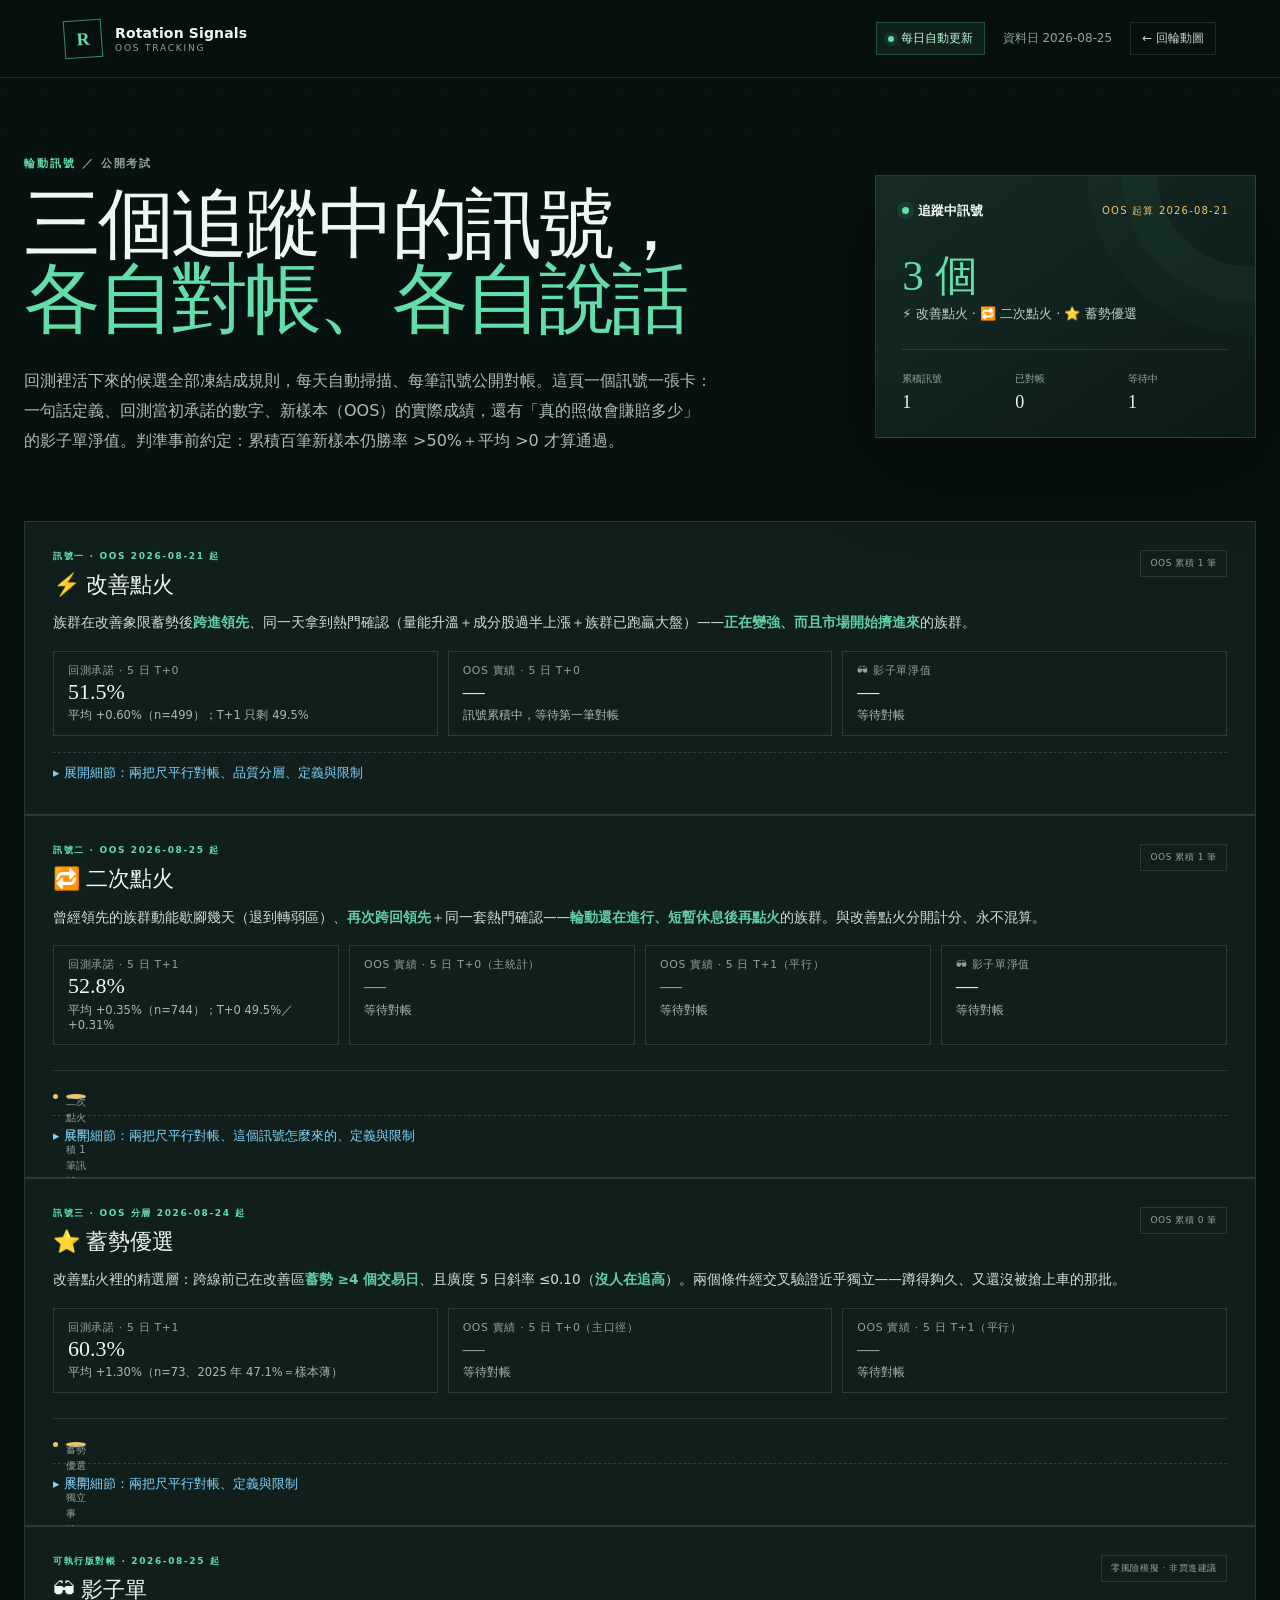
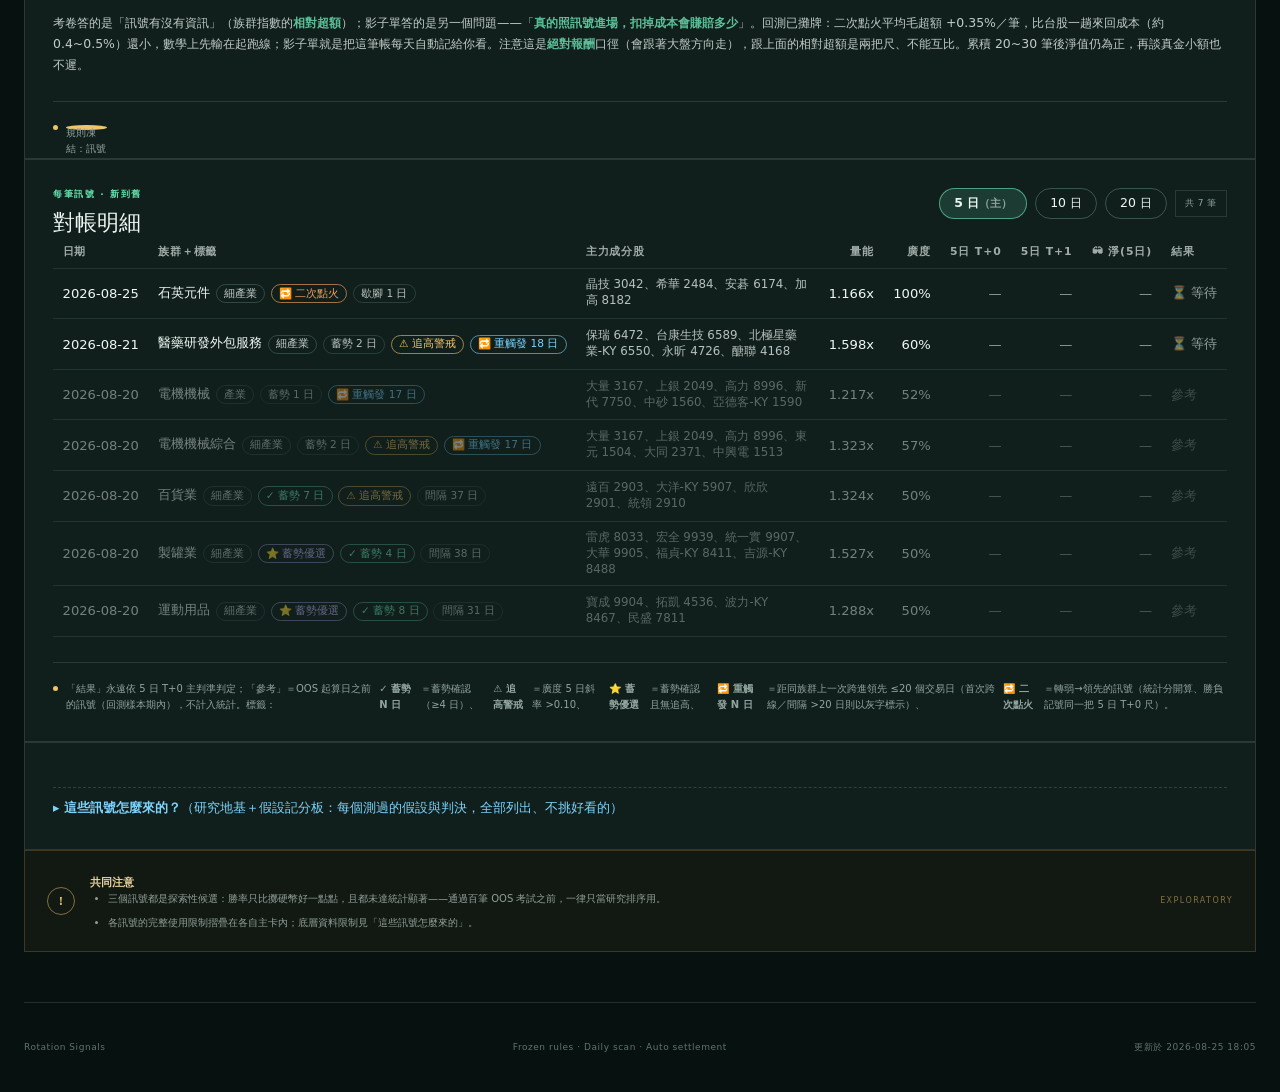
==== signals.html @ b7ba3a3d "update RRG web + data" ====
<!doctype html>
<html lang="zh-Hant">
<head>
  <meta charset="utf-8">
  <meta name="viewport" content="width=device-width,initial-scale=1,viewport-fit=cover">
  <meta name="theme-color" content="#07110f">
  <meta name="description" content="輪動訊號 OOS 追蹤：改善點火／二次點火／蓄勢優選三個訊號各自對帳，回測承諾 vs 新樣本實績＋影子單淨值公開">
  <link rel="manifest" href="manifest.json">
  <link rel="icon" href="icons/icon-192.png">
  <link rel="stylesheet" href="signals.css">
  <style>
    /* 本頁專屬：訊號主卡＋對帳表＋記分板（signals.css 沒有的部分才寫在這） */
    .sig-table { width: 100%; border-collapse: collapse; font-size: .82rem; }
    .sig-table th, .sig-table td { padding: .55rem .6rem; text-align: left; border-bottom: 1px solid rgba(148, 210, 189, .12); white-space: nowrap; }
    .sig-table th { font-size: .68rem; letter-spacing: .08em; text-transform: uppercase; opacity: .65; }
    .sig-table td.members { white-space: normal; font-size: .74rem; opacity: .75; max-width: 260px; }
    .sig-table .num { text-align: right; font-variant-numeric: tabular-nums; }
    .sig-win { color: #6ee7b7; font-weight: 700; }
    .sig-loss { color: #fda4af; font-weight: 700; }
    .sig-wait { opacity: .6; }
    .sig-ref { opacity: .45; }
    .level-chip { display: inline-block; padding: .1rem .45rem; border-radius: 999px; font-size: .66rem; border: 1px solid rgba(148, 210, 189, .3); margin-left: .35rem; opacity: .8; }
    /* 品質標籤 chip：蓄勢確認（綠）／追高警戒（黃）／蓄勢優選（紫）／重觸發（藍）／二次點火（橘） */
    .sig-tag { display: inline-block; padding: .1rem .45rem; border-radius: 999px; font-size: .66rem; margin-left: .35rem; border: 1px solid rgba(148, 210, 189, .25); opacity: .75; }
    .sig-tag.good { border-color: rgba(110, 231, 183, .55); color: #6ee7b7; opacity: 1; }
    .sig-tag.warn { border-color: rgba(240, 197, 106, .6); color: #f0c56a; opacity: 1; }
    .sig-tag.star { border-color: rgba(196, 181, 253, .6); color: #c4b5fd; opacity: 1; }
    .sig-tag.retrig { border-color: rgba(125, 211, 252, .6); color: #7dd3fc; opacity: 1; }
    .sig-tag.wl { border-color: rgba(240, 160, 90, .65); color: #f0a05a; opacity: 1; }
    .table-wrap { overflow-x: auto; }
    /* grid item 預設 min-width:auto 會被寬表撐開 → 鎖 0 讓 table-wrap 自己捲 */
    .split-grid > .panel { min-width: 0; }
    .empty-note { padding: 1.2rem; opacity: .7; font-size: .85rem; }
    /* 對帳視窗切換 pill（5／10／20 日） */
    .win-pills { display: flex; gap: 8px; align-items: center; flex-wrap: wrap; }
    .win-pills button { padding: 6px 14px; border-radius: 999px; border: 1px solid rgba(148, 210, 189, .3); background: transparent; color: inherit; font-size: .78rem; cursor: pointer; }
    .win-pills button.on { background: rgba(110, 231, 183, .14); border-color: rgba(110, 231, 183, .6); font-weight: 700; }
    .win-pills small { opacity: .55; font-size: .7rem; }
    /* 平行對帳統計表（兩把尺） */
    .bench-title { margin: 18px 0 0; font-size: .8rem; letter-spacing: .04em; opacity: .85; }
    .bench-title b { color: #7dd3fc; }
    .bench-note { margin-top: 8px; font-size: .78rem; line-height: 1.7; opacity: .8; }
    .bench-note b { color: #6ee7b7; }
    .ptable { width: 100%; border-collapse: collapse; font-size: .8rem; margin-top: 14px; }
    .ptable th, .ptable td { padding: .5rem .55rem; border-bottom: 1px solid rgba(148, 210, 189, .12); text-align: right; white-space: nowrap; }
    .ptable th { font-size: .66rem; letter-spacing: .08em; text-transform: uppercase; opacity: .65; }
    .ptable th:first-child, .ptable td:first-child { text-align: left; }
    .ptable .is-main td { color: #6ee7b7; }
    .ptable .muted { opacity: .55; }
    /* 統計小卡（回測承諾 vs OOS 實績 vs 影子單） */
    .tier-grid { display: grid; grid-template-columns: repeat(auto-fit, minmax(150px, 1fr)); gap: 10px; margin-top: 16px; }
    .tier-card { border: 1px solid rgba(148, 210, 189, .18); padding: 12px 14px; }
    .tier-card small { display: block; opacity: .6; font-size: .68rem; letter-spacing: .06em; }
    .tier-card strong { font: 500 22px/1.3 Georgia, "Noto Serif TC", serif; }
    .tier-card span { display: block; opacity: .7; font-size: .72rem; margin-top: 2px; }
    /* 訊號主卡 */
    .sig-def { margin: 12px 0 0; font-size: .85rem; line-height: 1.8; opacity: .88; }
    .sig-def b { color: #6ee7b7; }
    .sig-more { margin-top: 16px; border-top: 1px dashed rgba(148, 210, 189, .2); }
    .sig-more > summary { cursor: pointer; padding: 12px 0 4px; font-size: .8rem; color: #7dd3fc; list-style: none; }
    .sig-more > summary::before { content: "▸ "; }
    .sig-more[open] > summary::before { content: "▾ "; }
    .sig-more > summary::-webkit-details-marker { display: none; }
    /* 摺疊長文（訊號定義／限制／來歷） */
    .fold-note { margin-top: 12px; }
    .fold-note > summary { cursor: pointer; font-size: .76rem; opacity: .75; list-style: none; padding: 6px 0; }
    .fold-note > summary::before { content: "▸ "; }
    .fold-note[open] > summary::before { content: "▾ "; }
    .fold-note > summary::-webkit-details-marker { display: none; }
    .fold-note p, .fold-note ul { font-size: .78rem; line-height: 1.75; opacity: .8; margin: 6px 0; }
    /* 假設記分板（沿用原實驗室樣式） */
    .lab-table { width: 100%; border-collapse: collapse; font-size: .8rem; }
    .lab-table th, .lab-table td { padding: .55rem .6rem; border-bottom: 1px solid rgba(148, 210, 189, .12); text-align: left; vertical-align: top; }
    .lab-table th { font-size: .66rem; letter-spacing: .08em; text-transform: uppercase; opacity: .65; white-space: nowrap; }
    .score-table td:first-child { white-space: nowrap; font-weight: 700; }
    .score-table td { font-size: .76rem; line-height: 1.6; min-width: 130px; }
    .score-table td.verdict-cell { min-width: 150px; }
    .verdict { display: inline-block; padding: .15rem .55rem; border-radius: 999px; font-size: .7rem; border: 1px solid rgba(148, 210, 189, .3); white-space: nowrap; }
    .verdict.adopt { border-color: rgba(110, 231, 183, .6); color: #6ee7b7; }
    .verdict.dead { border-color: rgba(253, 164, 175, .5); color: #fda4af; }
    .verdict.flip { border-color: rgba(240, 197, 106, .6); color: #f0c56a; }
    .verdict.oos { border-color: rgba(125, 211, 252, .6); color: #7dd3fc; }
    .verdict.weak, .verdict.nodata, .verdict.parked { opacity: .7; }
    /* 地基三結論（濃縮成一列小卡） */
    .base-grid { display: grid; grid-template-columns: repeat(auto-fit, minmax(200px, 1fr)); gap: 10px; margin-top: 14px; }
    .base-card { border: 1px solid rgba(148, 210, 189, .18); padding: 12px 14px; font-size: .76rem; line-height: 1.65; opacity: .85; }
    .base-card b { display: block; font-size: .8rem; margin-bottom: 4px; color: #6ee7b7; opacity: 1; }
    @media (max-width: 720px) { .sig-table td.members, .sig-table th.members { display: none; } }
  </style>
  <title>輪動訊號追蹤｜台股產業輪動</title>
</head>
<body>
  <header class="site-header">
    <a class="brand" href="signals.html" aria-label="輪動訊號追蹤">
      <span class="brand-mark">R</span>
      <span><b>Rotation Signals</b><small>OOS TRACKING</small></span>
    </a>
    <div class="header-meta">
      <span class="local-pill"><i></i>每日自動更新</span>
      <span class="asof" id="headerAsOf">資料讀取中</span>
      <a class="back-link" href="index.html">← 回輪動圖</a>
    </div>
  </header>

  <main>
    <section class="loading-state page-shell" id="loadingState" role="status" aria-live="polite">
      <div><b>正在讀取訊號帳本</b><p>載入輪動訊號與對帳結果。</p></div>
    </section>

    <div class="page-shell" id="signalsApp" hidden>
      <section class="hero" id="top">
        <div class="hero-copy">
          <p class="hero-label">輪動訊號 <span>／ 公開考試</span></p>
          <h1>三個追蹤中的訊號，<br><em>各自對帳、各自說話</em></h1>
          <p>回測裡活下來的候選全部凍結成規則，每天自動掃描、每筆訊號公開對帳。這頁一個訊號一張卡：一句話定義、回測當初承諾的數字、新樣本（OOS）的實際成績，還有「真的照做會賺賠多少」的影子單淨值。判準事前約定：累積百筆新樣本仍勝率 &gt;50%＋平均 &gt;0 才算通過。</p>
        </div>
        <div class="hero-summary">
          <div class="summary-top"><span class="pulse"></span><b>追蹤中訊號</b><small>OOS 起算 2026-08-21</small></div>
          <div class="summary-score"><strong>3 個</strong><span>⚡ 改善點火 · 🔁 二次點火 · ⭐ 蓄勢優選</span></div>
          <div class="summary-divider"></div>
          <div class="summary-details">
            <div><span>累積訊號</span><b id="oosTotal">—</b></div>
            <div><span>已對帳</span><b id="oosFilled">—</b></div>
            <div><span>等待中</span><b id="oosPending">—</b></div>
          </div>
        </div>
      </section>

      <!-- ═══ 訊號主卡一：⚡ 改善點火 ═══ -->
      <section class="split-grid">
        <article class="panel" style="grid-column: 1 / -1;" id="cardIl">
          <div class="panel-heading">
            <div><p class="eyebrow">訊號一 · OOS 2026-08-21 起</p><h2>⚡ 改善點火</h2></div>
            <span class="small-chip" id="ilCount">—</span>
          </div>
          <p class="sig-def">族群在改善象限蓄勢後<b>跨進領先</b>、同一天拿到熱門確認（量能升溫＋成分股過半上漲＋族群已跑贏大盤）——<b>正在變強、而且市場開始擠進來</b>的族群。</p>
          <div class="tier-grid">
            <div class="tier-card"><small>回測承諾 · 5 日 T+0</small><strong>51.5%</strong><span>平均 +0.60%（n=499）；T+1 只剩 49.5%</span></div>
            <div class="tier-card"><small>OOS 實績 · 5 日 T+0</small><strong id="statWin">—</strong><span id="ilOosSub">等待對帳</span></div>
            <div class="tier-card"><small>🕶 影子單淨值</small><strong id="ilShadowWin">—</strong><span id="ilShadowSub">等待對帳</span></div>
          </div>
          <details class="sig-more">
            <summary>展開細節：兩把尺平行對帳、品質分層、定義與限制</summary>
            <details class="fold-note">
              <summary>訊號怎麼定義？（完整條件）</summary>
              <p>族群「同一天」滿足三件事就亮訊號：① 相對加權指數的強度從「改善中」跨進「領先」；② 近 5 日均成交額比近月高一成以上；③ 族群裡至少一半成分股近月上漲、且族群近月已跑贏大盤。②＋③ 就是主頁的「熱門確認」。主判準（凍結）＝訊號日收盤起算 5 個交易日、族群報酬 vs 全市場等權平均；T+1（隔天進場）與 10／20 日視窗平行對帳、永不混成一個數字。</p>
            </details>
            <h3 class="bench-title">成績打分：vs <b>等權市場</b>（主判準用的尺）</h3>
            <div class="table-wrap">
              <table class="ptable" aria-label="平行對帳統計（vs 等權市場）">
                <thead><tr>
                  <th>對帳視窗</th><th>OOS 已對帳</th><th>OOS 勝率</th><th>OOS 平均</th><th>回測參考</th>
                </tr></thead>
                <tbody id="parallelRows"></tbody>
              </table>
            </div>
            <div class="chart-note"><span></span>回測參考＝2023-08～2026-08 in-sample 成績（勝率／平均超額），只當對照、不混入 OOS 統計。10 日 T+1 是回測唯一 ≥50% 的 T+1 視窗（50.2%），但跨年不穩（2025 僅 42.8%）。</div>
            <h3 class="bench-title">換一把尺：成績改 vs <b>加權指數 ^TWII</b>（平行參考，不做判準）</h3>
            <details class="fold-note">
              <summary>為什麼要兩把尺？（口徑論述）</summary>
              <p>主判準是<b>混合視角</b>——訊號用「vs 加權指數」的 RRG 判定、成績用「vs 等權市場」打分（主動選股者的機會成本是「買別的族群」＝市場平均股，不是買 0050）。下表把同一批訊號改用<b>加權指數</b>打分，純平行對照。回測早已攤牌：換這把尺後全視窗跌破 50%（T+1 5 日僅 46.7%／−0.12%）——權值股獨強時，族群贏過「平均的股票」不代表贏過大盤本身。兩把尺答的是兩個不同的問題，永不混成一個數字。</p>
            </details>
            <div class="table-wrap">
              <table class="ptable" aria-label="平行對帳統計（vs 加權指數）">
                <thead><tr>
                  <th>對帳視窗</th><th>OOS 已對帳</th><th>OOS 勝率</th><th>OOS 平均</th><th>回測參考</th>
                </tr></thead>
                <tbody id="parallelTwiiRows"></tbody>
              </table>
            </div>
            <h3 class="bench-title">品質分層對帳（5 日 T+0 口徑）</h3>
            <div class="tier-grid" id="tierCards"></div>
            <div class="chart-note"><span></span><span id="tierNote">OOS 有第一筆對帳後，這裡自動比較「蓄勢優選」「蓄勢確認」「追高警戒」「重觸發」各分組的勝率——驗證回測的分層結論能不能在新樣本重現。</span></div>
            <details class="fold-note">
              <summary>使用限制（這個訊號的誠實標註）</summary>
              <ul class="limitations-list">
                <li>探索性候選：回測 51.5% 只比擲硬幣好 1.5 個百分點，且事件視窗互相重疊，統計證據薄。</li>
                <li>T+1 執行視窗下回測僅 49.5%／+0.44%、中位 −0.03%＝隔天才進場的話，回測已不達標；優勢約一半集中在訊號隔天第一根 K。</li>
                <li>回測期間 2025 年勝率僅 46.9%（輸的年份）；訊號優勢依賴「權值股獨強」的行情結構。</li>
                <li>成績改用「vs 加權指數」打分時回測全視窗 &lt;50%——訊號贏的是「市場平均股」，不保證贏過權值股拉動的大盤。</li>
              </ul>
            </details>
          </details>
        </article>
      </section>

      <!-- ═══ 訊號主卡二：🔁 二次點火 ═══ -->
      <section class="split-grid">
        <article class="panel" style="grid-column: 1 / -1;" id="cardWl">
          <div class="panel-heading">
            <div><p class="eyebrow">訊號二 · OOS 2026-08-25 起</p><h2>🔁 二次點火</h2></div>
            <span class="small-chip" id="wlCount">—</span>
          </div>
          <p class="sig-def">曾經領先的族群動能歇腳幾天（退到轉弱區）、<b>再次跨回領先</b>＋同一套熱門確認——<b>輪動還在進行、短暫休息後再點火</b>的族群。與改善點火分開計分、永不混算。</p>
          <div class="tier-grid" id="wlCards"></div>
          <div class="chart-note"><span></span><span id="wlNote">二次點火考試起跑，等待第一筆訊號。</span></div>
          <details class="sig-more">
            <summary>展開細節：兩把尺平行對帳、這個訊號怎麼來的、定義與限制</summary>
            <h3 class="bench-title">成績打分：vs <b>等權市場</b>（主判準用的尺）</h3>
            <div class="table-wrap">
              <table class="ptable" aria-label="二次點火平行對帳統計（vs 等權市場）">
                <thead><tr>
                  <th>對帳視窗</th><th>OOS 已對帳</th><th>OOS 勝率</th><th>OOS 平均</th><th>回測參考</th>
                </tr></thead>
                <tbody id="parallelWlRows"></tbody>
              </table>
            </div>
            <h3 class="bench-title">換一把尺：成績改 vs <b>加權指數 ^TWII</b>（平行參考，不做判準）</h3>
            <div class="table-wrap">
              <table class="ptable" aria-label="二次點火平行對帳統計（vs 加權指數）">
                <thead><tr>
                  <th>對帳視窗</th><th>OOS 已對帳</th><th>OOS 勝率</th><th>OOS 平均</th><th>回測參考</th>
                </tr></thead>
                <tbody id="parallelWlTwiiRows"></tbody>
              </table>
            </div>
            <div class="chart-note"><span></span>兩把尺原則同改善點火（等權＝主判準、加權＝平行參考，永不混算）。回測參考「—（未回測）」＝路徑探查只用等權尺打過分，加權尺這格沒有 in-sample 數字、只看 OOS 累積。</div>
            <details class="fold-note" open>
              <summary>來歷：路徑分解的意外發現</summary>
              <p>起點是 Boss 看圖的觀察：「很多熱門確認是從落後或轉弱<b>直接</b>轉進領先，沒經過改善」。回測驗證屬實——熱門確認的進領先事件裡，<b>53% 走「轉弱→領先」</b>（曾領先→動能歇腳幾天→再點火），改善點火抓的「改善→領先」路徑只涵蓋 36%。而「轉弱→領先＋熱門確認」本身：T+1 5 日勝率 52.8%／平均 +0.35%（n=744），跨年 49.4／53.0／57.0——<b>整條研究線第一個 2025 年也站上 50% 的格子</b>。明細表中 <b>🔁 二次點火</b> 就是這類訊號；「歇腳 N 日」＝跨線前在轉弱區停留天數（純記錄）。</p>
            </details>
            <details class="fold-note">
              <summary>使用限制（這個訊號的誠實標註）</summary>
              <ul class="limitations-list">
                <li>回測 52.8% 距 50% 約 1.5 個標準差＝統計上未達顯著。</li>
                <li>只在等權指數作法上存在（成交額加權法全滅 44.x%）。</li>
                <li>四條進領先路徑挑最亮的一格、有選擇效應——正因如此才上 OOS 考試而不是直接採用。</li>
                <li>改善點火的品質標籤（蓄勢確認／追高警戒等）對這個訊號未驗證過，不掛。</li>
              </ul>
            </details>
          </details>
        </article>
      </section>

      <!-- ═══ 訊號主卡三：⭐ 蓄勢優選 ═══ -->
      <section class="split-grid">
        <article class="panel" style="grid-column: 1 / -1;" id="cardCombo">
          <div class="panel-heading">
            <div><p class="eyebrow">訊號三 · OOS 分層 2026-08-24 起</p><h2>⭐ 蓄勢優選</h2></div>
            <span class="small-chip" id="comboCount">—</span>
          </div>
          <p class="sig-def">改善點火裡的精選層：跨線前已在改善區<b>蓄勢 ≥4 個交易日</b>、且廣度 5 日斜率 ≤0.10（<b>沒人在追高</b>）。兩個條件經交叉驗證近乎獨立——蹲得夠久、又還沒被搶上車的那批。</p>
          <div class="tier-grid" id="comboCards"></div>
          <div class="chart-note"><span></span><span id="comboNote">蓄勢優選不是獨立事件、是改善點火的分層：對帳明細裡標 ⭐ 的那些筆。</span></div>
          <details class="sig-more">
            <summary>展開細節：兩把尺平行對帳、定義與限制</summary>
            <h3 class="bench-title">成績打分：vs <b>等權市場</b>（主判準用的尺）</h3>
            <div class="table-wrap">
              <table class="ptable" aria-label="蓄勢優選平行對帳統計（vs 等權市場）">
                <thead><tr>
                  <th>對帳視窗</th><th>OOS 已對帳</th><th>OOS 勝率</th><th>OOS 平均</th><th>回測參考</th>
                </tr></thead>
                <tbody id="parallelComboRows"></tbody>
              </table>
            </div>
            <h3 class="bench-title">換一把尺：成績改 vs <b>加權指數 ^TWII</b>（平行參考，不做判準）</h3>
            <div class="table-wrap">
              <table class="ptable" aria-label="蓄勢優選平行對帳統計（vs 加權指數）">
                <thead><tr>
                  <th>對帳視窗</th><th>OOS 已對帳</th><th>OOS 勝率</th><th>OOS 平均</th><th>回測參考</th>
                </tr></thead>
                <tbody id="parallelComboTwiiRows"></tbody>
              </table>
            </div>
            <div class="chart-note"><span></span>兩把尺原則同改善點火。回測參考只留存 T+1 5 日那格（分層測試的宣告格），其餘視窗「—（未回測）」＝只看 OOS 累積。</div>
            <details class="fold-note">
              <summary>兩個條件怎麼來的？</summary>
              <p>「蓄勢確認」＝訊號亮起前已在改善區蓄勢 ≥4 個交易日（回測這桶勝率 54.4%，急跨線只有 47.2%）。「追高警戒」的反向＝廣度 5 日斜率 ≤0.10、大家還沒搶上車（斜率 &gt;0.10 是回測最爛桶 44.4%）。兩者相交＝回測最佳格 60.3%／+1.30%——但只有 73 筆、2025 年 47.1%，樣本薄，正因如此才上 OOS 公開考而不是直接採用。</p>
            </details>
            <details class="fold-note">
              <summary>使用限制（這個訊號的誠實標註）</summary>
              <ul class="limitations-list">
                <li>回測 n=73＝樣本薄；2025 年 47.1% 跌破 50%，跨年不一致。</li>
                <li>條件是從 26 個桶的分層測試選出來的，選擇效應風險高。</li>
                <li>沒有獨立影子單：它是改善點火的子集合，不另外模擬。</li>
              </ul>
            </details>
          </details>
        </article>
      </section>

      <!-- ═══ 🕶 影子單規則（兩訊號共用） ═══ -->
      <section class="split-grid">
        <article class="panel" style="grid-column: 1 / -1;">
          <div class="panel-heading">
            <div><p class="eyebrow">可執行版對帳 · 2026-08-25 起</p><h2>🕶 影子單</h2></div>
            <span class="small-chip">零風險模擬 · 非買進建議</span>
          </div>
          <p class="bench-note">考卷答的是「訊號有沒有資訊」（族群指數的<b>相對超額</b>）；影子單答的是另一個問題——「<b>真的照訊號進場，扣掉成本會賺賠多少</b>」。回測已攤牌：二次點火平均毛超額 +0.35%／筆，比台股一趟來回成本（約 0.4~0.5%）還小，數學上先輸在起跑線；影子單就是把這筆帳每天自動記給你看。注意這是<b>絕對報酬</b>口徑（會跟著大盤方向走），跟上面的相對超額是兩把尺、不能互比。累積 20~30 筆後淨值仍為正，再談真金小額也不遲。</p>
          <div class="chart-note"><span></span><span id="shadowNote">規則：訊號隔天（T+1）收盤模擬買進族群成交額前 3 大主角、持 5 個交易日機械出場，毛報酬扣來回成本 0.45%＝淨損益；不補歷史。兩訊號的淨值各自顯示在上方主卡。</span></div>
        </article>
      </section>

      <!-- ═══ 對帳明細（全訊號共用一張表） ═══ -->
      <section class="split-grid">
        <article class="panel" style="grid-column: 1 / -1;">
          <div class="panel-heading">
            <div><p class="eyebrow">每筆訊號 · 新到舊</p><h2>對帳明細</h2></div>
            <div class="win-pills" id="winPills" role="group" aria-label="對帳視窗切換">
              <button type="button" data-win="5" class="on">5 日<small>（主）</small></button>
              <button type="button" data-win="10">10 日</button>
              <button type="button" data-win="20">20 日</button>
              <span class="small-chip" id="ledgerCount">—</span>
            </div>
          </div>
          <div class="table-wrap">
            <table class="sig-table" aria-label="輪動訊號對帳明細">
              <thead><tr>
                <th>日期</th><th>族群＋標籤</th><th class="members">主力成分股</th>
                <th class="num">量能</th><th class="num">廣度</th>
                <th class="num" id="colT0">5日 T+0</th><th class="num" id="colT1">5日 T+1</th>
                <th class="num" title="影子單：T+1 收盤買前 3 大主角、持 5 日、扣 0.45% 成本的淨損益（絕對報酬口徑）">🕶 淨(5日)</th><th>結果</th>
              </tr></thead>
              <tbody id="signalRows"></tbody>
            </table>
            <div class="empty-note" id="emptyNote" hidden>還沒有訊號。訊號亮起當天會出現在這裡，各視窗滿天數後自動對帳。</div>
          </div>
          <div class="chart-note"><span></span>「結果」永遠依 5 日 T+0 主判準判定；「參考」＝OOS 起算日之前的訊號（回測樣本期內），不計入統計。標籤：<b>✓ 蓄勢 N 日</b>＝蓄勢確認（≥4 日）、<b>⚠ 追高警戒</b>＝廣度 5 日斜率 &gt;0.10、<b>⭐ 蓄勢優選</b>＝蓄勢確認且無追高、<b>🔁 重觸發 N 日</b>＝距同族群上一次跨進領先 ≤20 個交易日（首次跨線／間隔 &gt;20 日則以灰字標示）、<b>🔁 二次點火</b>＝轉弱→領先的訊號（統計分開算、勝負記號同一把 5 日 T+0 尺）。</div>
        </article>
      </section>

      <!-- ═══ 這些訊號怎麼來的（原假設實驗室濃縮） ═══ -->
      <section class="split-grid" id="origins">
        <article class="panel" style="grid-column: 1 / -1;">
          <details class="sig-more" id="originsFold">
            <summary><b>這些訊號怎麼來的？</b>（研究地基＋假設記分板：每個測過的假設與判決，全部列出、不挑好看的）</summary>
            <h3 class="bench-title">研究地基：三個一句話結論</h3>
            <div class="base-grid">
              <div class="base-card"><b>① 裸象限沒有 alpha</b>族群進多頭象限後 20 日超額勝率只有 <span id="baseQuadrant">37.0%</span>——照 RRG 直接買反而輸，均值回歸主導。</div>
              <div class="base-card"><b>② alpha 藏在確認條件</b>疊上熱門確認勝率 <span id="baseHotOff">33.2%</span> → <span id="baseHotOn">42.5%</span>（+9pp）但仍 &lt;50%——優勢要往條件疊加找，不在象限本身。</div>
              <div class="base-card"><b>③ 混合視角催生候選</b>回測窗內加權指數贏全市場等權近百個百分點（+140.6% vs +43.4%）；把打分的尺換成等權後，第一個三項全正的格子出現＝改善點火的前身。</div>
            </div>
            <div class="chart-note"><span></span><span id="baseAsOf">地基回測每月 1 日 07:10 自動重跑，數字隨最新資料窗更新。</span></div>
            <h3 class="bench-title">假設記分板（事前宣告制：先寫猜想與門檻，再跑回測、照實判決）</h3>
            <div class="table-wrap">
              <table class="lab-table score-table" aria-label="假設記分板">
                <thead><tr><th>假設</th><th>事前猜想</th><th>回測結果</th><th class="verdict-cell">判決</th></tr></thead>
                <tbody id="scoreboardRows"></tbody>
              </table>
            </div>
            <div class="insight-box"><b>防過擬合警語。</b><p>幾十個桶同測，就算全是雜訊也預期 1~2 個「假亮點」。事前宣告方向＋跨年拆分＋OOS 對帳，就是在防這種自欺——所以活下來的候選一律先上公開考試，不直接採用。</p></div>
            <h3 class="bench-title">掛起的牌（非判決：資料或決策未到位，先不翻）</h3>
            <ul class="next-list" id="parkedList" aria-label="掛起的假設"></ul>
            <details class="fold-note">
              <summary>資料品質限制（全站數字共同的底層限制）</summary>
              <ul class="limitations-list">
                <li>產業分類採今日快照回推（前視偏誤）；已下市股票不在樣本（存活者偏誤）。</li>
                <li>成交額以 Yahoo 價量代理，與交易所口徑有差；族群指數無法直接買進。</li>
                <li>前瞻視窗互相重疊，事件非獨立樣本，顯著性被高估。</li>
                <li>全部為毛超額，未扣手續費、證交稅與滑價。</li>
                <li>用途是「值得優先研究的族群排序」，不是買進訊號，也不預測絕對報酬；本頁僅供研究，不構成投資建議。</li>
              </ul>
            </details>
          </details>
        </article>
      </section>

      <section class="data-warning">
        <span class="warning-icon">!</span>
        <div><b>共同注意</b><ul class="limitations-list">
          <li>三個訊號都是探索性候選：勝率只比擲硬幣好一點點，且都未達統計顯著——通過百筆 OOS 考試之前，一律只當研究排序用。</li>
          <li>各訊號的完整使用限制摺疊在各自主卡內；底層資料限制見「這些訊號怎麼來的」。</li>
        </ul></div>
        <span class="warning-label">EXPLORATORY</span>
      </section>

      <footer><span>Rotation Signals</span><p>Frozen rules · Daily scan · Auto settlement</p><span id="generatedAt">僅供研究驗證</span></footer>
    </div>
  </main>
  <script src="signals.js" defer></script>
</body>
</html>
---- signals.css ----
:root {
  --ink: #07110f;
  --ink-2: #0c1816;
  --panel: #101f1c;
  --panel-2: #132521;
  --line: rgba(229, 245, 239, 0.12);
  --text: #eef7f3;
  --muted: #91a59f;
  --mint: #63dda9;
  --blue: #69aefb;
  --amber: #f0c56a;
  --red: #ef8585;
  --paper: #eaf0ec;
}

* { box-sizing: border-box; }
html { scroll-behavior: smooth; }
body {
  margin: 0;
  background: var(--ink);
  color: var(--text);
  font-family: Inter, "Noto Sans TC", "PingFang TC", "Microsoft JhengHei", system-ui, sans-serif;
  -webkit-font-smoothing: antialiased;
}
button, a { font: inherit; }
button { color: inherit; }
a { color: inherit; }

body::before {
  content: "";
  position: fixed;
  inset: 0;
  pointer-events: none;
  background-image: linear-gradient(rgba(255,255,255,.018) 1px, transparent 1px), linear-gradient(90deg, rgba(255,255,255,.018) 1px, transparent 1px);
  background-size: 44px 44px;
  mask-image: linear-gradient(to bottom, black, transparent 58%);
}

.site-header {
  height: 78px;
  padding: 0 clamp(24px, 5vw, 80px);
  display: flex;
  align-items: center;
  justify-content: space-between;
  border-bottom: 1px solid var(--line);
  background: rgba(7,17,15,.82);
  backdrop-filter: blur(18px);
  position: sticky;
  top: 0;
  z-index: 20;
}
.brand { display: flex; align-items: center; gap: 13px; color: inherit; text-decoration: none; }
.brand-mark { width: 38px; height: 38px; display: grid; place-items: center; border: 1px solid rgba(99,221,169,.6); color: var(--mint); font: 700 18px/1 Georgia, serif; transform: rotate(-4deg); }
.brand > span:last-child { display: grid; gap: 2px; }
.brand b { font-size: 14px; letter-spacing: .01em; }
.brand small { color: var(--muted); font-size: 9px; letter-spacing: .2em; }
.header-meta { display: flex; align-items: center; gap: 18px; font-size: 12px; }
.local-pill { display: inline-flex; align-items: center; gap: 7px; color: #bff3d8; padding: 7px 11px; border: 1px solid rgba(99,221,169,.25); background: rgba(99,221,169,.08); }
.local-pill i { width: 6px; height: 6px; border-radius: 50%; background: var(--mint); box-shadow: 0 0 0 4px rgba(99,221,169,.1); }
.asof { color: var(--muted); }
.back-link { display:inline-flex;align-items:center;gap:7px;padding:7px 11px;border:1px solid var(--line);color:#c4d5cf;text-decoration:none; }
.back-link:hover,.back-link:focus-visible { border-color:rgba(99,221,169,.55);color:var(--mint); }
.loading-state { min-height:420px;display:grid;place-items:center;text-align:center;color:var(--muted); }
.loading-state b { display:block;margin-bottom:10px;color:var(--text);font:500 24px/1.2 Georgia,"Noto Serif TC",serif; }
.loading-state p { margin:0;line-height:1.7; }
[hidden] { display:none !important; }
.method-label { min-width:0; }
.sample-note { color:var(--muted);font-size:9px; }
.error-actions { margin-top:18px;display:flex;justify-content:center;gap:10px; }
.error-actions button { padding:9px 13px;border:1px solid var(--line);background:var(--panel);cursor:pointer; }
.question-grid article { overflow-wrap:anywhere; }
.limitations-list { margin:0;padding-left:18px;color:#8fa099;font-size:10px;line-height:1.7; }
.limitations-list li + li { margin-top:7px; }

.page-shell { width: min(1320px, calc(100% - 48px)); margin: 0 auto; }
.hero { min-height: 430px; padding: 78px 0 64px; display: grid; grid-template-columns: 1.45fr .75fr; gap: clamp(40px, 9vw, 130px); align-items: center; }
.hero-label, .eyebrow { margin: 0 0 16px; color: var(--mint); font-size: 11px; font-weight: 700; letter-spacing: .18em; text-transform: uppercase; }
.hero-label span { color: var(--muted); }
.hero h1 { margin: 0; font: 500 clamp(46px, 6vw, 82px)/.98 Georgia, "Noto Serif TC", serif; letter-spacing: -.045em; }
.hero h1 em { color: var(--mint); font-style: normal; }
.hero-copy > p:last-child { max-width: 690px; margin: 28px 0 0; color: #aebdb8; font-size: 16px; line-height: 1.9; }

.hero-summary { background: linear-gradient(145deg, rgba(22,44,38,.98), rgba(12,27,23,.98)); border: 1px solid var(--line); padding: 26px; box-shadow: 0 28px 80px rgba(0,0,0,.25); position: relative; overflow: hidden; }
.hero-summary::after { content: ""; position: absolute; width: 190px; height: 190px; border: 1px solid rgba(99,221,169,.08); border-radius: 50%; right: -92px; top: -100px; box-shadow: 0 0 0 34px rgba(99,221,169,.025), 0 0 0 68px rgba(99,221,169,.018); }
.summary-top { display: flex; align-items: center; gap: 9px; position: relative; z-index: 1; }
.summary-top b { font-size: 13px; }
.summary-top small { margin-left: auto; color: var(--amber); font-size: 10px; letter-spacing: .12em; }
.pulse { width: 7px; height: 7px; background: var(--mint); border-radius: 50%; box-shadow: 0 0 0 5px rgba(99,221,169,.1); }
.summary-score { margin: 34px 0 26px; display: grid; gap: 8px; }
.summary-score strong { color: var(--mint); font: 500 43px/1 Georgia, serif; }
.summary-score span { color: #c0d1cb; font-size: 13px; }
.summary-divider { height: 1px; background: var(--line); }
.summary-details { display: grid; grid-template-columns: repeat(3,1fr); gap: 12px; margin-top: 22px; }
.summary-details div { display: grid; gap: 7px; }
.summary-details span { color: var(--muted); font-size: 10px; }
.summary-details b { font: 500 18px/1 Georgia, serif; }

.tab-nav { display: flex; border-bottom: 1px solid var(--line); gap: 32px; overflow-x: auto; }
.tab-nav button { flex: 0 0 auto; border: 0; background: transparent; padding: 0 0 17px; color: var(--muted); font-size: 13px; cursor: pointer; position: relative; }
.tab-nav button::after { content: ""; position: absolute; height: 2px; background: var(--mint); left: 50%; right: 50%; bottom: -1px; transition: .2s ease; }
.tab-nav button:hover { color: var(--text); }
.tab-nav button.active { color: var(--text); font-weight: 700; }
.tab-nav button.active::after { left: 0; right: 0; }
.tab-content { min-height: 560px; padding: 34px 0 50px; }

.test-guide { margin-bottom: 16px; padding: 30px; border: 1px solid rgba(99,221,169,.2); background: linear-gradient(135deg, rgba(20,42,36,.98), rgba(12,27,23,.98)); }
.test-guide-head { display: grid; grid-template-columns: .8fr 1.2fr; gap: 40px; align-items: end; padding-bottom: 23px; border-bottom: 1px solid var(--line); }
.test-guide-head .eyebrow { margin-bottom: 8px; font-size: 9px; }
.test-guide-head h2 { margin: 0; font: 500 27px/1.2 Georgia, "Noto Serif TC", serif; }
.test-guide-head > p { margin: 0; color: #aabbb5; font-size: 12px; line-height: 1.8; }
.question-grid { display: grid; grid-template-columns: repeat(4, 1fr); gap: 0; margin-top: 24px; }
.question-grid article { min-height: 126px; display: grid; grid-template-columns: 31px 1fr; gap: 10px; padding: 0 17px; border-left: 1px solid var(--line); }
.question-grid article:first-child { padding-left: 0; border-left: 0; }
.question-grid article > span { width: 26px; height: 26px; display: grid; place-items: center; color: var(--mint); border: 1px solid rgba(99,221,169,.35); font: 700 9px/1 Georgia,serif; }
.question-grid b { font-size: 11px; }
.question-grid p { margin: 8px 0 0; color: #849a93; font-size: 9px; line-height: 1.65; }
.reading-rule { margin-top: 19px; padding: 15px 17px; display: grid; grid-template-columns: 165px 1fr; gap: 20px; align-items: center; background: rgba(240,197,106,.05); border-left: 2px solid var(--amber); }
.reading-rule > div { display: grid; gap: 5px; }
.reading-rule span { color: var(--amber); font-size: 8px; letter-spacing: .12em; }
.reading-rule b { font-size: 11px; }
.reading-rule p { margin: 0; color: #95a8a2; font-size: 9px; line-height: 1.65; }

.metric-grid { display: grid; grid-template-columns: repeat(3, 1fr); gap: 16px; margin-bottom: 16px; }
.metric-card { min-height: 222px; padding: 24px; background: var(--panel); border: 1px solid var(--line); position: relative; overflow: hidden; }
.metric-card::after { content: ""; position: absolute; width: 95px; height: 95px; border-radius: 50%; right: -35px; top: -38px; opacity: .22; filter: blur(18px); }
.mint-card::after { background: var(--mint); } .blue-card::after { background: var(--blue); } .amber-card::after { background: var(--amber); }
.metric-kicker { display: flex; align-items: center; gap: 10px; color: var(--muted); font-size: 11px; letter-spacing: .08em; }
.metric-index { color: var(--text); font: 500 14px/1 Georgia, serif; }
.metric-value { display: flex; align-items: baseline; gap: 10px; margin: 27px 0 17px; }
.metric-value span { color: #aab8b3; font: 500 clamp(23px, 2vw, 30px)/1 Georgia, serif; }
.metric-value b { color: #5d716b; font-size: 16px; }
.metric-value strong { font: 500 clamp(27px, 2.3vw, 36px)/1 Georgia, serif; }
.mint-card .metric-value strong { color: var(--mint); } .blue-card .metric-value strong { color: var(--blue); } .amber-card .metric-value strong { color: var(--amber); }
.metric-card p { margin: 0; color: #9eb0aa; font-size: 12px; line-height: 1.7; max-width: 94%; }
.metric-tag { margin-top: 19px; display: inline-block; padding: 6px 9px; border: 1px solid var(--line); color: #c0cec9; font-size: 10px; }

.split-grid { display: grid; grid-template-columns: 1.25fr .75fr; gap: 16px; }
.panel { background: var(--panel); border: 1px solid var(--line); padding: 28px; }
.panel-heading { display: flex; align-items: flex-start; justify-content: space-between; gap: 16px; }
.panel-heading .eyebrow { margin-bottom: 8px; font-size: 9px; }
.panel h2 { margin: 0; font: 500 22px/1.25 Georgia, "Noto Serif TC", serif; }
.small-chip, .preview-badge { padding: 6px 9px; border: 1px solid var(--line); color: var(--muted); font-size: 9px; letter-spacing: .06em; white-space: nowrap; }
.method-list { display: grid; gap: 20px; margin-top: 30px; }
.method-row { display: grid; grid-template-columns: 34px 1fr 58px; gap: 12px; align-items: center; }
.method-letter { width: 30px; height: 30px; display: grid; place-items: center; color: var(--ink); font: 700 12px/1 Georgia,serif; }
.mint { background: var(--mint); } .blue { background: var(--blue); } .slate { background: #91a59f; } .amber { background: var(--amber); }
.method-name { display: flex; justify-content: space-between; font-size: 11px; color: #adbbb6; }
.method-name b { color: var(--text); }
.bar-track { height: 5px; margin-top: 9px; background: #1d302b; overflow: hidden; }
.bar-fill { display: block; height: 100%; }
.method-side { display: grid; text-align: right; gap: 3px; }
.method-side small { color: var(--muted); font-size: 9px; }
.method-side strong { color: var(--red); font: 500 13px/1 Georgia,serif; }
.chart-note { margin-top: 25px; padding-top: 18px; border-top: 1px solid var(--line); color: var(--muted); font-size: 10px; line-height: 1.6; display: flex; gap: 8px; align-items: flex-start; }
.chart-note span { flex: 0 0 5px; height: 5px; border-radius: 50%; background: var(--amber); margin-top: 5px; }

.status-dot { color: var(--amber); font-size: 10px; display: flex; align-items: center; gap: 6px; white-space: nowrap; }
.status-dot::before { content: ""; width: 6px; height: 6px; border-radius: 50%; background: currentColor; }
.blue-dot { color: var(--blue); }
.hot-compare { display: grid; grid-template-columns: 1fr auto 1fr; gap: 13px; align-items: center; margin-top: 34px; }
.hot-side { display: grid; gap: 7px; padding: 17px 14px; border: 1px solid var(--line); }
.hot-side span { color: var(--muted); font-size: 9px; }
.hot-side strong { font: 500 28px/1 Georgia,serif; }
.hot-side small { color: #6f827c; font-size: 9px; }
.hot-side.active { background: rgba(240,197,106,.06); border-color: rgba(240,197,106,.25); }
.hot-side.active strong { color: var(--amber); }
.hot-arrow { color: var(--muted); display: grid; gap: 3px; justify-items: center; }
.hot-arrow span { color: var(--mint); font-size: 8px; }
.distribution { display: grid; grid-template-columns: repeat(3, 1fr); gap: 8px; margin-top: 22px; }
.distribution div { background: rgba(255,255,255,.025); padding: 12px 10px; display: grid; gap: 8px; }
.distribution span:first-child { color: var(--muted); font-size: 8px; }
.delta { font: 500 14px/1 Georgia,serif; }.delta.positive { color: var(--mint); }.delta.negative { color: var(--red); }
.panel-footnote { margin: 22px 0 0; color: #748a83; font-size: 9px; line-height: 1.6; }

.quadrant-layout { grid-template-columns: 1.15fr .85fr; }
.rrg-map { height: 390px; margin-top: 28px; position: relative; background: linear-gradient(90deg, rgba(90,167,255,.035) 50%, rgba(99,221,169,.035) 50%), linear-gradient(0deg, rgba(242,124,124,.025) 50%, rgba(240,197,106,.025) 50%); border: 1px solid var(--line); overflow: hidden; }
.axis { position: absolute; background: rgba(238,247,243,.14); }.x-axis { height: 1px; left: 0; right: 0; top: 50%; }.y-axis { width: 1px; top: 0; bottom: 0; left: 50%; }
.axis-label { position: absolute; color: #60766f; font-size: 8px; letter-spacing: .08em; }.axis-label.top { top: 9px; left: 9px; }.axis-label.right { right: 9px; bottom: 9px; }
.rrg-point { position: absolute; transform: translate(-50%, -50%); width: 92px; height: 68px; display: grid; place-items: center; align-content: center; gap: 6px; background: #10201d; border: 1px solid; }
.rrg-point strong { font: 500 20px/1 Georgia,serif; }.rrg-point span { color: var(--muted); font-size: 8px; }
.state-table { margin-top: 31px; }
.state-head, .state-row { display: grid; grid-template-columns: 1.2fr repeat(3,.8fr); gap: 8px; align-items: center; padding: 13px 0; border-bottom: 1px solid var(--line); }
.state-head { padding-top: 0; color: var(--muted); font-size: 8px; letter-spacing: .1em; }
.state-head span:not(:first-child), .state-row > *:not(:first-child) { text-align: right; }
.state-row > span { display: flex; gap: 8px; align-items: center; font-size: 11px; }.state-row i { width: 5px; height: 5px; border-radius: 50%; }
.state-row strong { font: 500 13px/1 Georgia,serif; }.state-row em { color: var(--red); font: normal 500 12px/1 Georgia,serif; }
.insight-box { margin-top: 26px; padding: 17px; background: rgba(240,197,106,.055); border-left: 2px solid var(--amber); }
.insight-box b { color: var(--amber); font-size: 11px; }.insight-box p { color: #93a7a0; margin: 7px 0 0; font-size: 10px; line-height: 1.65; }

.stability-layout { grid-template-columns: 1fr .8fr; }
.stability-bars { margin-top: 40px; display: grid; gap: 28px; }
.stability-item > div:first-child { display: flex; justify-content: space-between; align-items: baseline; font-size: 11px; color: #a8b7b2; }.stability-item strong { font: 500 23px/1 Georgia,serif; color: var(--mint); }.blue-item strong { color: var(--blue); }
.thick-track { height: 13px; background: #1a2d28; margin-top: 12px; }.thick-track span { display: block; height: 100%; background: linear-gradient(90deg, #318d68, var(--mint)); }.blue-item .thick-track span { background: linear-gradient(90deg, #3f75b2, var(--blue)); }
.stability-stats { display: grid; grid-template-columns: 1fr auto 1fr; gap: 15px; align-items: center; margin-top: 42px; border-top: 1px solid var(--line); padding-top: 23px; }
.stability-stats > div:not(.arrow-cell) { display: grid; gap: 5px; }.stability-stats span { color: var(--muted); font-size: 9px; }.stability-stats b { font: 500 25px/1 Georgia,serif; }.stability-stats small { color: #657a73; font-size: 9px; }.arrow-cell { color: #5a6e68; }
.decision-panel { background: #e7eee9; color: #0c1816; }
.decision-panel .eyebrow { color: #287d5d; }.decision-panel h2 { font-size: 29px; max-width: 340px; }
.decision-list { list-style: none; padding: 0; margin: 30px 0 0; display: grid; gap: 4px; }
.decision-list li { display: grid; grid-template-columns: 27px 1fr; gap: 12px; padding: 15px 0; border-top: 1px solid rgba(7,17,15,.12); }
.decision-list li > span { width: 24px; height: 24px; display: grid; place-items: center; border-radius: 50%; color: white; font-size: 12px; }.decision-list .yes > span { background: #21835e; }.decision-list .hold > span { background: #c08a28; }.decision-list .no > span { background: #a74d4d; }
.decision-list b { font-size: 11px; }.decision-list p { margin: 6px 0 0; color: #587069; font-size: 10px; line-height: 1.6; }

.monitor-grid { display: grid; grid-template-columns: .78fr 1.22fr; gap: 16px; }
.preview-badge { color: var(--amber); border-color: rgba(240,197,106,.22); }
.timeline { margin-top: 32px; position: relative; }.timeline::before { content: ""; position: absolute; width: 1px; top: 15px; bottom: 28px; left: 6px; background: #29413a; }
.timeline-row { display: grid; grid-template-columns: 13px 1fr auto; gap: 15px; align-items: start; padding: 0 0 28px; position: relative; }.timeline-row > span { width: 13px; height: 13px; border: 2px solid #466159; border-radius: 50%; background: var(--panel); z-index: 1; }.timeline-row.done > span { background: var(--mint); border-color: var(--mint); }.timeline-row.next > span { border-color: var(--amber); }
.timeline-row b { display: block; font: 500 14px/1 Georgia,serif; }.timeline-row p { margin: 7px 0 0; color: var(--muted); font-size: 9px; }.timeline-row strong { color: var(--muted); font-size: 8px; border: 1px solid var(--line); padding: 5px 7px; }.timeline-row.done strong { color: var(--mint); }.timeline-row.next strong { color: var(--amber); }
.cadence-note { padding: 15px; color: #89a099; background: rgba(255,255,255,.025); font-size: 9px; line-height: 1.65; }
.year-table { margin-top: 29px; }.year-head, .year-row { display: grid; grid-template-columns: .9fr repeat(4,1fr); gap: 8px; padding: 13px 10px; align-items: center; }.year-head { color: var(--muted); font-size: 8px; border-bottom: 1px solid var(--line); }.year-row { font-size: 10px; border-bottom: 1px solid var(--line); }.year-row b { color: #cbd9d4; }.year-row strong { color: var(--amber); text-align: right; }.year-row span { color: #9baca6; text-align: right; }
.year-callout { margin-top: 25px; padding: 16px; border: 1px solid rgba(240,197,106,.18); background: rgba(240,197,106,.04); display: flex; gap: 13px; align-items: flex-start; }.year-callout > span { flex: 0 0 22px; height: 22px; border-radius: 50%; display: grid; place-items: center; color: var(--amber); border: 1px solid var(--amber); font: 700 11px/1 Georgia,serif; }.year-callout p { color: var(--muted); margin: 0; font-size: 10px; line-height: 1.7; }.year-callout b { color: #dce8e3; }

.data-warning { margin: 0 0 50px; padding: 20px 22px; display: grid; grid-template-columns: auto 1fr auto; gap: 15px; align-items: center; background: rgba(240,197,106,.045); border: 1px solid rgba(240,197,106,.18); }
.warning-icon { width: 28px; height: 28px; display: grid; place-items: center; color: var(--amber); border: 1px solid rgba(240,197,106,.5); border-radius: 50%; font: 700 13px/1 Georgia,serif; }
.data-warning b { color: #e9d49f; font-size: 11px; }.data-warning p { margin: 5px 0 0; color: #8fa099; font-size: 9px; line-height: 1.6; }.warning-label { color: #836f42; font-size: 8px; letter-spacing: .18em; }
footer { min-height: 90px; border-top: 1px solid var(--line); display: flex; align-items: center; justify-content: space-between; color: #60746d; font-size: 9px; letter-spacing: .06em; } footer p { margin: 0; }

@media (max-width: 900px) {
  .hero { grid-template-columns: 1fr; gap: 36px; padding-top: 58px; }
  .hero-summary { max-width: 520px; }
  .metric-grid, .split-grid, .quadrant-layout, .stability-layout, .monitor-grid { grid-template-columns: 1fr; }
  .test-guide-head { grid-template-columns: 1fr; gap: 13px; }
  .question-grid { grid-template-columns: 1fr 1fr; gap: 22px 0; }
  .question-grid article:nth-child(3) { padding-left: 0; border-left: 0; }
  .metric-card { min-height: 200px; }
}

@media (max-width: 620px) {
  .site-header { height: 67px; padding: 0 18px; }
  .brand b { font-size: 12px; }.brand small { display: none; }.asof { display: none; }.back-link{padding:7px 9px;font-size:10px;}
  .page-shell { width: min(100% - 28px, 1320px); }
  .hero { min-height: 0; padding: 48px 0 42px; }
  .hero h1 { font-size: 46px; }
  .hero-copy > p:last-child { font-size: 13px; }
  .summary-details { grid-template-columns: 1fr 1fr; }
  .summary-details div:last-child { grid-column: span 2; }
  .tab-nav { gap: 23px; }
  .tab-content { padding-top: 20px; }
  .metric-grid { gap: 10px; }.metric-card, .panel { padding: 21px; }
  .test-guide { padding: 21px; }
  .test-guide-head h2 { font-size: 24px; }
  .question-grid { grid-template-columns: 1fr; gap: 0; }
  .question-grid article, .question-grid article:nth-child(3) { min-height: 0; padding: 17px 0; border-left: 0; border-top: 1px solid var(--line); }
  .question-grid article:first-child { border-top: 0; }
  .reading-rule { grid-template-columns: 1fr; gap: 9px; }
  .metric-value span { font-size: 24px; }.metric-value strong { font-size: 29px; }
  .hot-compare { grid-template-columns: 1fr; }.hot-arrow { transform: rotate(90deg); }.hot-arrow span { display: none; }
  .distribution { grid-template-columns: 1fr; }
  .rrg-map { height: 330px; }.rrg-point { width: 76px; height: 61px; }.rrg-point strong { font-size: 17px; }
  .state-head, .state-row { grid-template-columns: 1.1fr repeat(3,.75fr); }
  .year-head, .year-row { grid-template-columns: .9fr repeat(4,1fr); padding-left: 0; padding-right: 0; gap: 4px; }.year-head { font-size: 7px; }.year-row { font-size: 8px; }
  .data-warning { grid-template-columns: auto 1fr; }.warning-label { display: none; }
  footer { align-items: flex-start; flex-direction: column; justify-content: center; gap: 8px; }
}

@media (prefers-reduced-motion: no-preference) {
  .tab-content > * { animation: rise .34s ease both; }
  @keyframes rise { from { opacity: 0; transform: translateY(8px); } to { opacity: 1; transform: translateY(0); } }
}
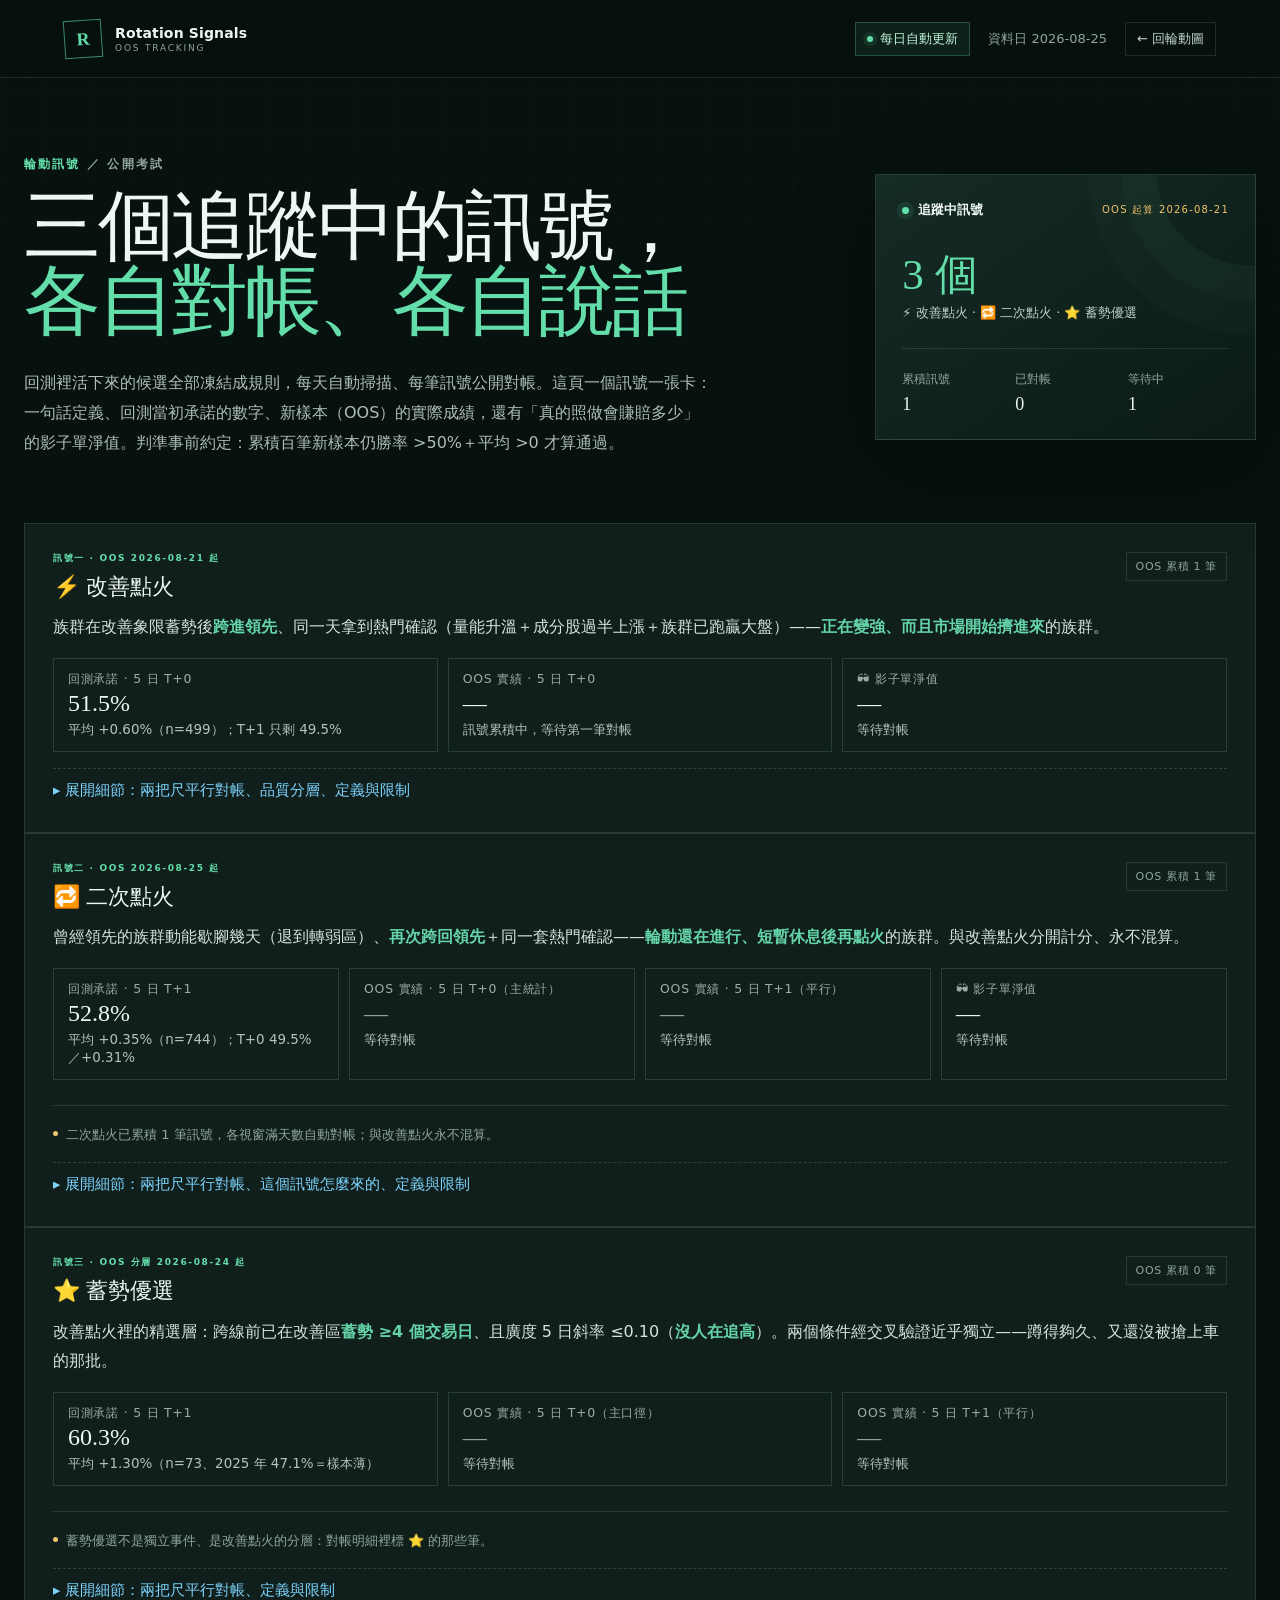
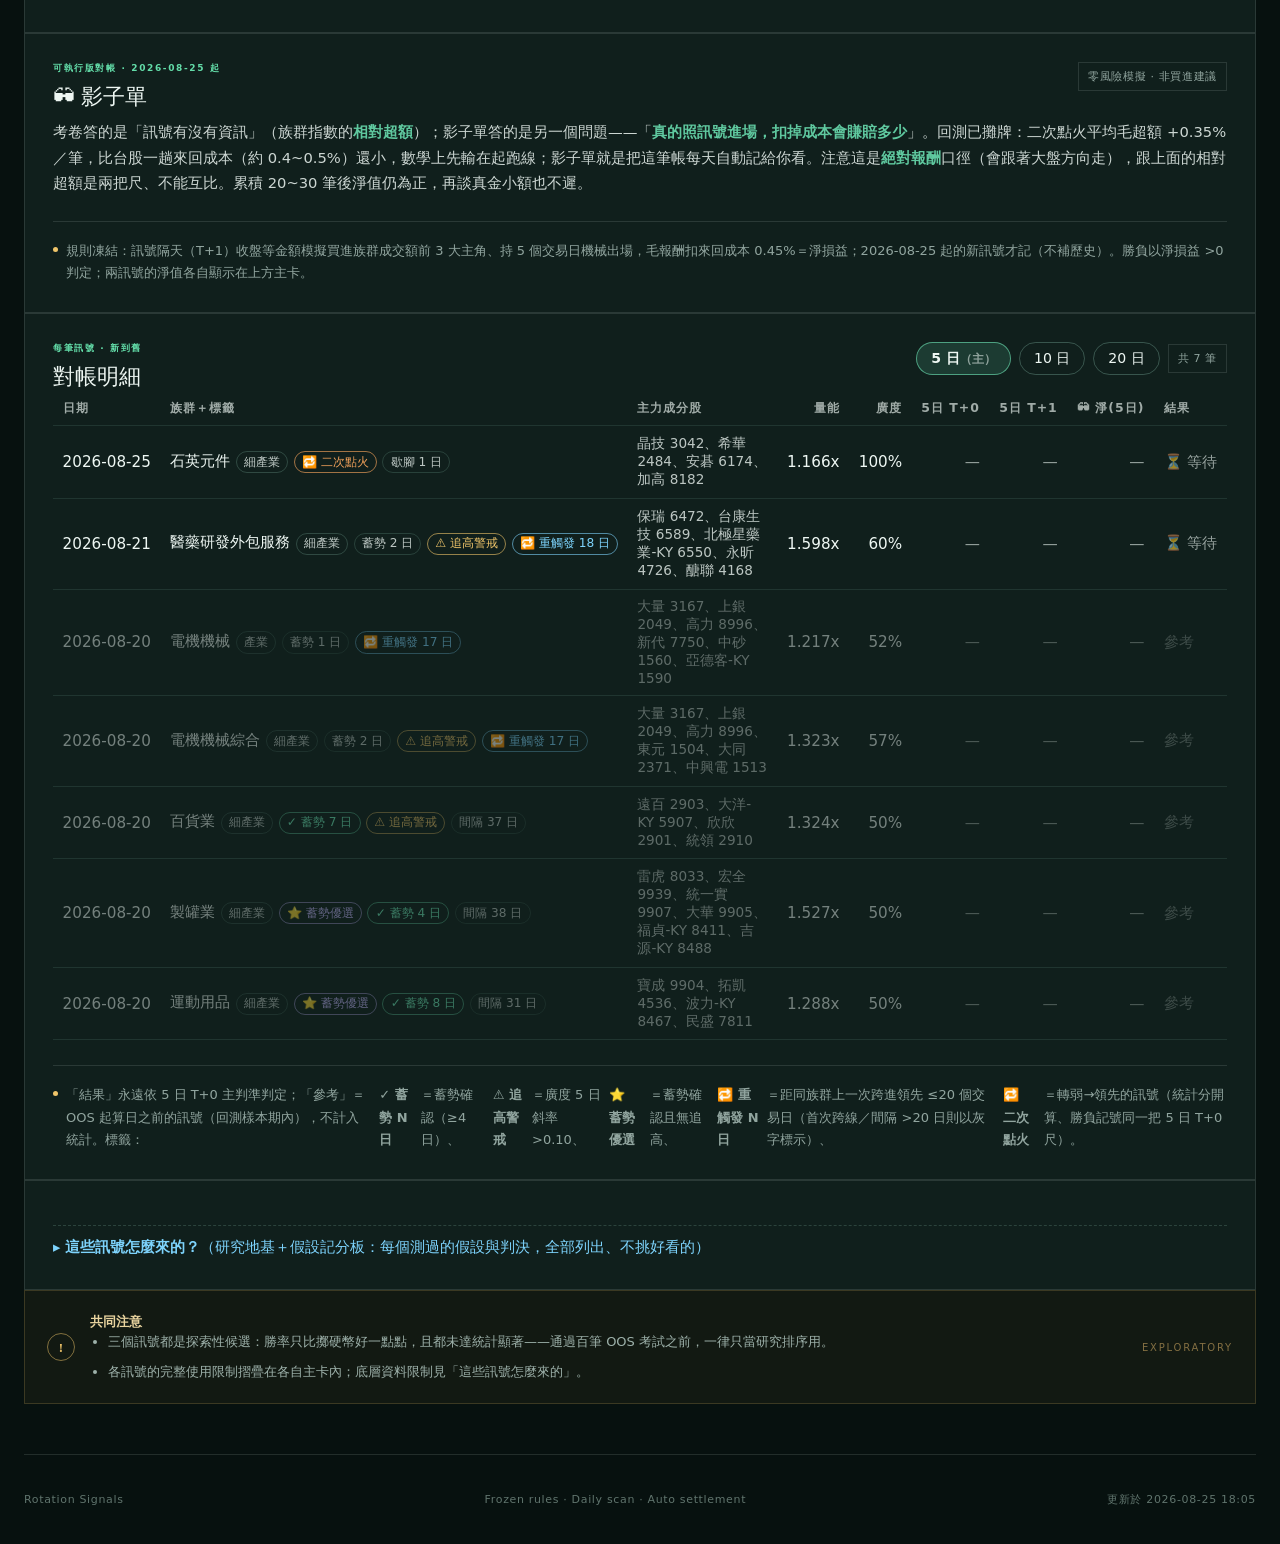
==== commit 3a318fc4: "update RRG web + data" ====
--- a/signals.html
+++ b/signals.html
@@ -10,18 +10,18 @@
   <link rel="stylesheet" href="signals.css">
   <style>
     /* 本頁專屬：訊號主卡＋對帳表＋記分板（signals.css 沒有的部分才寫在這） */
-    .sig-table { width: 100%; border-collapse: collapse; font-size: .82rem; }
+    .sig-table { width: 100%; border-collapse: collapse; font-size: .95rem; }
     .sig-table th, .sig-table td { padding: .55rem .6rem; text-align: left; border-bottom: 1px solid rgba(148, 210, 189, .12); white-space: nowrap; }
-    .sig-table th { font-size: .68rem; letter-spacing: .08em; text-transform: uppercase; opacity: .65; }
-    .sig-table td.members { white-space: normal; font-size: .74rem; opacity: .75; max-width: 260px; }
+    .sig-table th { font-size: .78rem; letter-spacing: .08em; text-transform: uppercase; opacity: .65; }
+    .sig-table td.members { white-space: normal; font-size: .85rem; opacity: .78; max-width: 280px; }
     .sig-table .num { text-align: right; font-variant-numeric: tabular-nums; }
     .sig-win { color: #6ee7b7; font-weight: 700; }
     .sig-loss { color: #fda4af; font-weight: 700; }
     .sig-wait { opacity: .6; }
     .sig-ref { opacity: .45; }
-    .level-chip { display: inline-block; padding: .1rem .45rem; border-radius: 999px; font-size: .66rem; border: 1px solid rgba(148, 210, 189, .3); margin-left: .35rem; opacity: .8; }
+    .level-chip { display: inline-block; padding: .1rem .45rem; border-radius: 999px; font-size: .76rem; border: 1px solid rgba(148, 210, 189, .3); margin-left: .35rem; opacity: .8; }
     /* 品質標籤 chip：蓄勢確認（綠）／追高警戒（黃）／蓄勢優選（紫）／重觸發（藍）／二次點火（橘） */
-    .sig-tag { display: inline-block; padding: .1rem .45rem; border-radius: 999px; font-size: .66rem; margin-left: .35rem; border: 1px solid rgba(148, 210, 189, .25); opacity: .75; }
+    .sig-tag { display: inline-block; padding: .1rem .45rem; border-radius: 999px; font-size: .76rem; margin-left: .35rem; border: 1px solid rgba(148, 210, 189, .25); opacity: .78; }
     .sig-tag.good { border-color: rgba(110, 231, 183, .55); color: #6ee7b7; opacity: 1; }
     .sig-tag.warn { border-color: rgba(240, 197, 106, .6); color: #f0c56a; opacity: 1; }
     .sig-tag.star { border-color: rgba(196, 181, 253, .6); color: #c4b5fd; opacity: 1; }
@@ -30,61 +30,61 @@
     .table-wrap { overflow-x: auto; }
     /* grid item 預設 min-width:auto 會被寬表撐開 → 鎖 0 讓 table-wrap 自己捲 */
     .split-grid > .panel { min-width: 0; }
-    .empty-note { padding: 1.2rem; opacity: .7; font-size: .85rem; }
+    .empty-note { padding: 1.2rem; opacity: .7; font-size: .95rem; }
     /* 對帳視窗切換 pill（5／10／20 日） */
     .win-pills { display: flex; gap: 8px; align-items: center; flex-wrap: wrap; }
-    .win-pills button { padding: 6px 14px; border-radius: 999px; border: 1px solid rgba(148, 210, 189, .3); background: transparent; color: inherit; font-size: .78rem; cursor: pointer; }
+    .win-pills button { padding: 6px 14px; border-radius: 999px; border: 1px solid rgba(148, 210, 189, .3); background: transparent; color: inherit; font-size: .88rem; cursor: pointer; }
     .win-pills button.on { background: rgba(110, 231, 183, .14); border-color: rgba(110, 231, 183, .6); font-weight: 700; }
-    .win-pills small { opacity: .55; font-size: .7rem; }
+    .win-pills small { opacity: .55; font-size: .78rem; }
     /* 平行對帳統計表（兩把尺） */
-    .bench-title { margin: 18px 0 0; font-size: .8rem; letter-spacing: .04em; opacity: .85; }
+    .bench-title { margin: 18px 0 0; font-size: .95rem; letter-spacing: .04em; opacity: .9; }
     .bench-title b { color: #7dd3fc; }
-    .bench-note { margin-top: 8px; font-size: .78rem; line-height: 1.7; opacity: .8; }
+    .bench-note { margin-top: 8px; font-size: .92rem; line-height: 1.75; opacity: .85; }
     .bench-note b { color: #6ee7b7; }
-    .ptable { width: 100%; border-collapse: collapse; font-size: .8rem; margin-top: 14px; }
+    .ptable { width: 100%; border-collapse: collapse; font-size: .92rem; margin-top: 14px; }
     .ptable th, .ptable td { padding: .5rem .55rem; border-bottom: 1px solid rgba(148, 210, 189, .12); text-align: right; white-space: nowrap; }
-    .ptable th { font-size: .66rem; letter-spacing: .08em; text-transform: uppercase; opacity: .65; }
+    .ptable th { font-size: .76rem; letter-spacing: .08em; text-transform: uppercase; opacity: .65; }
     .ptable th:first-child, .ptable td:first-child { text-align: left; }
     .ptable .is-main td { color: #6ee7b7; }
     .ptable .muted { opacity: .55; }
     /* 統計小卡（回測承諾 vs OOS 實績 vs 影子單） */
     .tier-grid { display: grid; grid-template-columns: repeat(auto-fit, minmax(150px, 1fr)); gap: 10px; margin-top: 16px; }
     .tier-card { border: 1px solid rgba(148, 210, 189, .18); padding: 12px 14px; }
-    .tier-card small { display: block; opacity: .6; font-size: .68rem; letter-spacing: .06em; }
-    .tier-card strong { font: 500 22px/1.3 Georgia, "Noto Serif TC", serif; }
-    .tier-card span { display: block; opacity: .7; font-size: .72rem; margin-top: 2px; }
+    .tier-card small { display: block; opacity: .65; font-size: .78rem; letter-spacing: .06em; }
+    .tier-card strong { font: 500 24px/1.3 Georgia, "Noto Serif TC", serif; }
+    .tier-card span { display: block; opacity: .75; font-size: .84rem; margin-top: 2px; }
     /* 訊號主卡 */
-    .sig-def { margin: 12px 0 0; font-size: .85rem; line-height: 1.8; opacity: .88; }
+    .sig-def { margin: 12px 0 0; font-size: 1rem; line-height: 1.85; opacity: .9; }
     .sig-def b { color: #6ee7b7; }
     .sig-more { margin-top: 16px; border-top: 1px dashed rgba(148, 210, 189, .2); }
-    .sig-more > summary { cursor: pointer; padding: 12px 0 4px; font-size: .8rem; color: #7dd3fc; list-style: none; }
+    .sig-more > summary { cursor: pointer; padding: 12px 0 4px; font-size: .92rem; color: #7dd3fc; list-style: none; }
     .sig-more > summary::before { content: "▸ "; }
     .sig-more[open] > summary::before { content: "▾ "; }
     .sig-more > summary::-webkit-details-marker { display: none; }
     /* 摺疊長文（訊號定義／限制／來歷） */
     .fold-note { margin-top: 12px; }
-    .fold-note > summary { cursor: pointer; font-size: .76rem; opacity: .75; list-style: none; padding: 6px 0; }
+    .fold-note > summary { cursor: pointer; font-size: .9rem; opacity: .8; list-style: none; padding: 6px 0; }
     .fold-note > summary::before { content: "▸ "; }
     .fold-note[open] > summary::before { content: "▾ "; }
     .fold-note > summary::-webkit-details-marker { display: none; }
-    .fold-note p, .fold-note ul { font-size: .78rem; line-height: 1.75; opacity: .8; margin: 6px 0; }
+    .fold-note p, .fold-note ul { font-size: .92rem; line-height: 1.8; opacity: .85; margin: 6px 0; }
     /* 假設記分板（沿用原實驗室樣式） */
-    .lab-table { width: 100%; border-collapse: collapse; font-size: .8rem; }
+    .lab-table { width: 100%; border-collapse: collapse; font-size: .92rem; }
     .lab-table th, .lab-table td { padding: .55rem .6rem; border-bottom: 1px solid rgba(148, 210, 189, .12); text-align: left; vertical-align: top; }
-    .lab-table th { font-size: .66rem; letter-spacing: .08em; text-transform: uppercase; opacity: .65; white-space: nowrap; }
+    .lab-table th { font-size: .76rem; letter-spacing: .08em; text-transform: uppercase; opacity: .65; white-space: nowrap; }
     .score-table td:first-child { white-space: nowrap; font-weight: 700; }
-    .score-table td { font-size: .76rem; line-height: 1.6; min-width: 130px; }
-    .score-table td.verdict-cell { min-width: 150px; }
-    .verdict { display: inline-block; padding: .15rem .55rem; border-radius: 999px; font-size: .7rem; border: 1px solid rgba(148, 210, 189, .3); white-space: nowrap; }
+    .score-table td { font-size: .88rem; line-height: 1.65; min-width: 140px; }
+    .score-table td.verdict-cell { min-width: 160px; }
+    .verdict { display: inline-block; padding: .15rem .55rem; border-radius: 999px; font-size: .8rem; border: 1px solid rgba(148, 210, 189, .3); white-space: nowrap; }
     .verdict.adopt { border-color: rgba(110, 231, 183, .6); color: #6ee7b7; }
     .verdict.dead { border-color: rgba(253, 164, 175, .5); color: #fda4af; }
     .verdict.flip { border-color: rgba(240, 197, 106, .6); color: #f0c56a; }
     .verdict.oos { border-color: rgba(125, 211, 252, .6); color: #7dd3fc; }
     .verdict.weak, .verdict.nodata, .verdict.parked { opacity: .7; }
     /* 地基三結論（濃縮成一列小卡） */
-    .base-grid { display: grid; grid-template-columns: repeat(auto-fit, minmax(200px, 1fr)); gap: 10px; margin-top: 14px; }
-    .base-card { border: 1px solid rgba(148, 210, 189, .18); padding: 12px 14px; font-size: .76rem; line-height: 1.65; opacity: .85; }
-    .base-card b { display: block; font-size: .8rem; margin-bottom: 4px; color: #6ee7b7; opacity: 1; }
+    .base-grid { display: grid; grid-template-columns: repeat(auto-fit, minmax(220px, 1fr)); gap: 10px; margin-top: 14px; }
+    .base-card { border: 1px solid rgba(148, 210, 189, .18); padding: 12px 14px; font-size: .9rem; line-height: 1.7; opacity: .88; }
+    .base-card b { display: block; font-size: .95rem; margin-bottom: 4px; color: #6ee7b7; opacity: 1; }
     @media (max-width: 720px) { .sig-table td.members, .sig-table th.members { display: none; } }
   </style>
   <title>輪動訊號追蹤｜台股產業輪動</title>
--- a/signals.css
+++ b/signals.css
@@ -54,7 +54,7 @@
 .brand > span:last-child { display: grid; gap: 2px; }
 .brand b { font-size: 14px; letter-spacing: .01em; }
 .brand small { color: var(--muted); font-size: 9px; letter-spacing: .2em; }
-.header-meta { display: flex; align-items: center; gap: 18px; font-size: 12px; }
+.header-meta { display: flex; align-items: center; gap: 18px; font-size: 13px; }
 .local-pill { display: inline-flex; align-items: center; gap: 7px; color: #bff3d8; padding: 7px 11px; border: 1px solid rgba(99,221,169,.25); background: rgba(99,221,169,.08); }
 .local-pill i { width: 6px; height: 6px; border-radius: 50%; background: var(--mint); box-shadow: 0 0 0 4px rgba(99,221,169,.1); }
 .asof { color: var(--muted); }
@@ -69,12 +69,12 @@
 .error-actions { margin-top:18px;display:flex;justify-content:center;gap:10px; }
 .error-actions button { padding:9px 13px;border:1px solid var(--line);background:var(--panel);cursor:pointer; }
 .question-grid article { overflow-wrap:anywhere; }
-.limitations-list { margin:0;padding-left:18px;color:#8fa099;font-size:10px;line-height:1.7; }
+.limitations-list { margin:0;padding-left:18px;color:#9db1aa;font-size:13px;line-height:1.75; }
 .limitations-list li + li { margin-top:7px; }
 
 .page-shell { width: min(1320px, calc(100% - 48px)); margin: 0 auto; }
 .hero { min-height: 430px; padding: 78px 0 64px; display: grid; grid-template-columns: 1.45fr .75fr; gap: clamp(40px, 9vw, 130px); align-items: center; }
-.hero-label, .eyebrow { margin: 0 0 16px; color: var(--mint); font-size: 11px; font-weight: 700; letter-spacing: .18em; text-transform: uppercase; }
+.hero-label, .eyebrow { margin: 0 0 16px; color: var(--mint); font-size: 12px; font-weight: 700; letter-spacing: .18em; text-transform: uppercase; }
 .hero-label span { color: var(--muted); }
 .hero h1 { margin: 0; font: 500 clamp(46px, 6vw, 82px)/.98 Georgia, "Noto Serif TC", serif; letter-spacing: -.045em; }
 .hero h1 em { color: var(--mint); font-style: normal; }
@@ -92,7 +92,7 @@
 .summary-divider { height: 1px; background: var(--line); }
 .summary-details { display: grid; grid-template-columns: repeat(3,1fr); gap: 12px; margin-top: 22px; }
 .summary-details div { display: grid; gap: 7px; }
-.summary-details span { color: var(--muted); font-size: 10px; }
+.summary-details span { color: var(--muted); font-size: 12px; }
 .summary-details b { font: 500 18px/1 Georgia, serif; }
 
 .tab-nav { display: flex; border-bottom: 1px solid var(--line); gap: 32px; overflow-x: auto; }
@@ -139,7 +139,7 @@
 .panel-heading { display: flex; align-items: flex-start; justify-content: space-between; gap: 16px; }
 .panel-heading .eyebrow { margin-bottom: 8px; font-size: 9px; }
 .panel h2 { margin: 0; font: 500 22px/1.25 Georgia, "Noto Serif TC", serif; }
-.small-chip, .preview-badge { padding: 6px 9px; border: 1px solid var(--line); color: var(--muted); font-size: 9px; letter-spacing: .06em; white-space: nowrap; }
+.small-chip, .preview-badge { padding: 6px 9px; border: 1px solid var(--line); color: var(--muted); font-size: 11px; letter-spacing: .06em; white-space: nowrap; }
 .method-list { display: grid; gap: 20px; margin-top: 30px; }
 .method-row { display: grid; grid-template-columns: 34px 1fr 58px; gap: 12px; align-items: center; }
 .method-letter { width: 30px; height: 30px; display: grid; place-items: center; color: var(--ink); font: 700 12px/1 Georgia,serif; }
@@ -151,8 +151,10 @@
 .method-side { display: grid; text-align: right; gap: 3px; }
 .method-side small { color: var(--muted); font-size: 9px; }
 .method-side strong { color: var(--red); font: 500 13px/1 Georgia,serif; }
-.chart-note { margin-top: 25px; padding-top: 18px; border-top: 1px solid var(--line); color: var(--muted); font-size: 10px; line-height: 1.6; display: flex; gap: 8px; align-items: flex-start; }
-.chart-note span { flex: 0 0 5px; height: 5px; border-radius: 50%; background: var(--amber); margin-top: 5px; }
+.chart-note { margin-top: 25px; padding-top: 18px; border-top: 1px solid var(--line); color: var(--muted); font-size: 13px; line-height: 1.7; display: flex; gap: 8px; align-items: flex-start; }
+/* 只有第一個（空的）span 是裝飾小圓點；後面裝文字的 span 不能吃到這條
+   （舊寫法 .chart-note span 會把文字 span 壓成 5px 寬 → 中文變一個字一行的直條） */
+.chart-note > span:first-child { flex: 0 0 5px; height: 5px; border-radius: 50%; background: var(--amber); margin-top: 7px; }
 
 .status-dot { color: var(--amber); font-size: 10px; display: flex; align-items: center; gap: 6px; white-space: nowrap; }
 .status-dot::before { content: ""; width: 6px; height: 6px; border-radius: 50%; background: currentColor; }
@@ -185,7 +187,7 @@
 .state-row > span { display: flex; gap: 8px; align-items: center; font-size: 11px; }.state-row i { width: 5px; height: 5px; border-radius: 50%; }
 .state-row strong { font: 500 13px/1 Georgia,serif; }.state-row em { color: var(--red); font: normal 500 12px/1 Georgia,serif; }
 .insight-box { margin-top: 26px; padding: 17px; background: rgba(240,197,106,.055); border-left: 2px solid var(--amber); }
-.insight-box b { color: var(--amber); font-size: 11px; }.insight-box p { color: #93a7a0; margin: 7px 0 0; font-size: 10px; line-height: 1.65; }
+.insight-box b { color: var(--amber); font-size: 13px; }.insight-box p { color: #9db1aa; margin: 7px 0 0; font-size: 13px; line-height: 1.7; }
 
 .stability-layout { grid-template-columns: 1fr .8fr; }
 .stability-bars { margin-top: 40px; display: grid; gap: 28px; }
@@ -211,8 +213,8 @@
 
 .data-warning { margin: 0 0 50px; padding: 20px 22px; display: grid; grid-template-columns: auto 1fr auto; gap: 15px; align-items: center; background: rgba(240,197,106,.045); border: 1px solid rgba(240,197,106,.18); }
 .warning-icon { width: 28px; height: 28px; display: grid; place-items: center; color: var(--amber); border: 1px solid rgba(240,197,106,.5); border-radius: 50%; font: 700 13px/1 Georgia,serif; }
-.data-warning b { color: #e9d49f; font-size: 11px; }.data-warning p { margin: 5px 0 0; color: #8fa099; font-size: 9px; line-height: 1.6; }.warning-label { color: #836f42; font-size: 8px; letter-spacing: .18em; }
-footer { min-height: 90px; border-top: 1px solid var(--line); display: flex; align-items: center; justify-content: space-between; color: #60746d; font-size: 9px; letter-spacing: .06em; } footer p { margin: 0; }
+.data-warning b { color: #e9d49f; font-size: 13px; }.data-warning p { margin: 5px 0 0; color: #9db1aa; font-size: 12px; line-height: 1.65; }.warning-label { color: #836f42; font-size: 10px; letter-spacing: .18em; }
+footer { min-height: 90px; border-top: 1px solid var(--line); display: flex; align-items: center; justify-content: space-between; color: #60746d; font-size: 11px; letter-spacing: .06em; } footer p { margin: 0; }
 
 @media (max-width: 900px) {
   .hero { grid-template-columns: 1fr; gap: 36px; padding-top: 58px; }
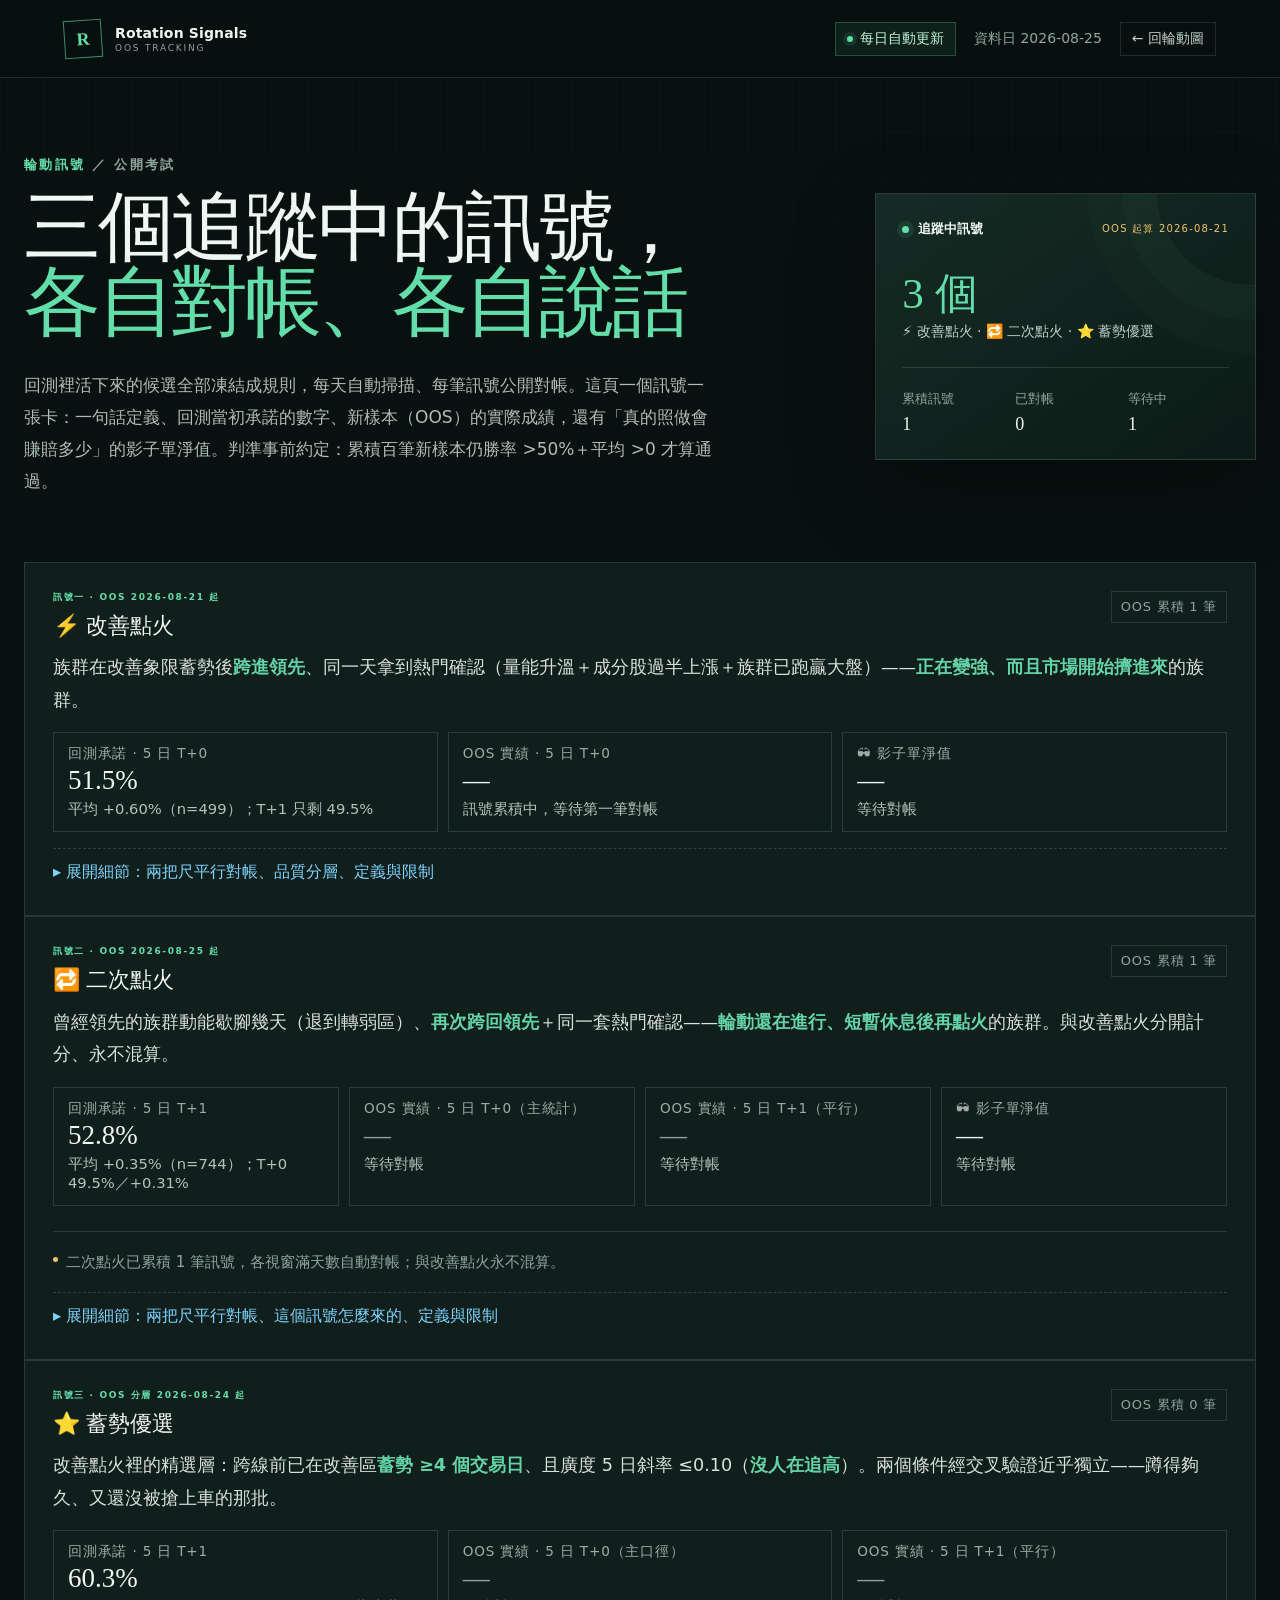
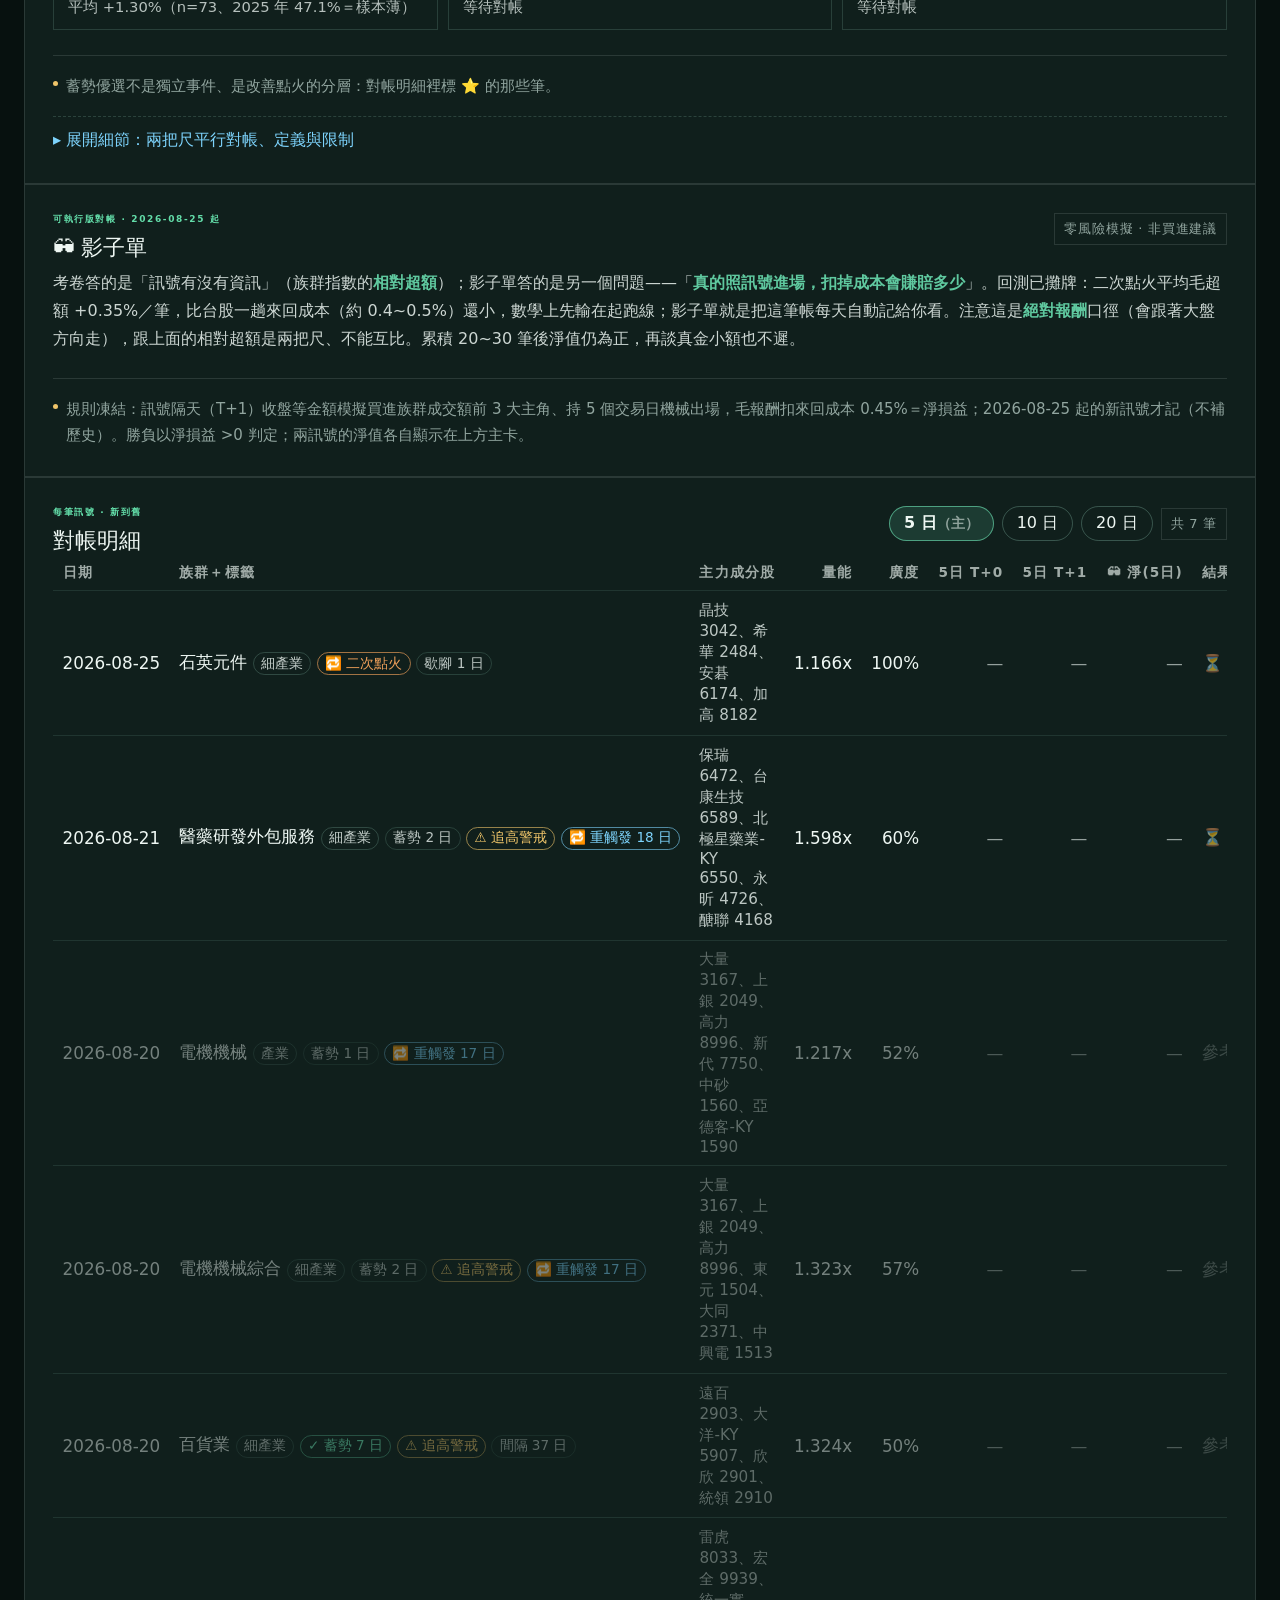
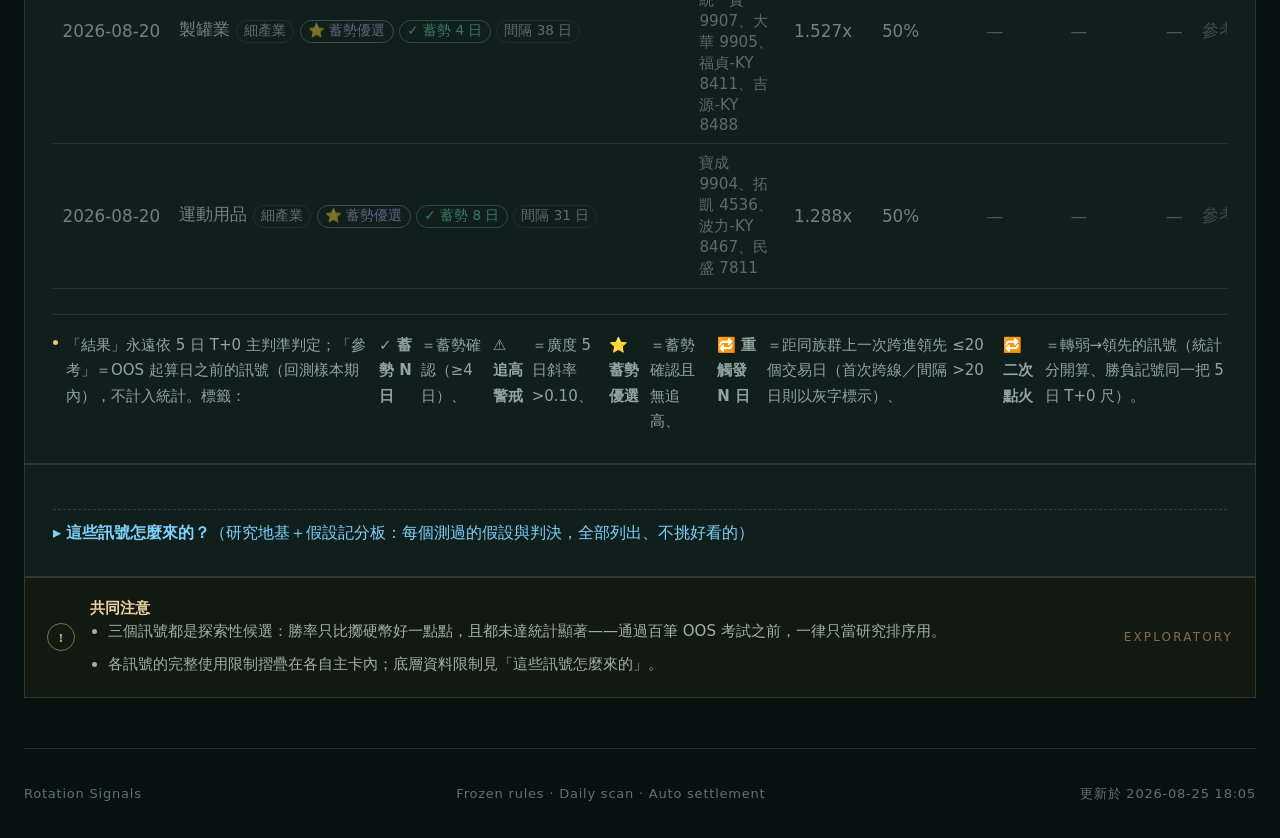
==== commit c836c917: "update RRG web + data" ====
--- a/signals.html
+++ b/signals.html
@@ -10,18 +10,18 @@
   <link rel="stylesheet" href="signals.css">
   <style>
     /* 本頁專屬：訊號主卡＋對帳表＋記分板（signals.css 沒有的部分才寫在這） */
-    .sig-table { width: 100%; border-collapse: collapse; font-size: .95rem; }
+    .sig-table { width: 100%; border-collapse: collapse; font-size: 1.05rem; }
     .sig-table th, .sig-table td { padding: .55rem .6rem; text-align: left; border-bottom: 1px solid rgba(148, 210, 189, .12); white-space: nowrap; }
-    .sig-table th { font-size: .78rem; letter-spacing: .08em; text-transform: uppercase; opacity: .65; }
-    .sig-table td.members { white-space: normal; font-size: .85rem; opacity: .78; max-width: 280px; }
+    .sig-table th { font-size: .85rem; letter-spacing: .08em; text-transform: uppercase; opacity: .65; }
+    .sig-table td.members { white-space: normal; font-size: .95rem; opacity: .78; max-width: 300px; }
     .sig-table .num { text-align: right; font-variant-numeric: tabular-nums; }
     .sig-win { color: #6ee7b7; font-weight: 700; }
     .sig-loss { color: #fda4af; font-weight: 700; }
     .sig-wait { opacity: .6; }
     .sig-ref { opacity: .45; }
-    .level-chip { display: inline-block; padding: .1rem .45rem; border-radius: 999px; font-size: .76rem; border: 1px solid rgba(148, 210, 189, .3); margin-left: .35rem; opacity: .8; }
+    .level-chip { display: inline-block; padding: .1rem .45rem; border-radius: 999px; font-size: .85rem; border: 1px solid rgba(148, 210, 189, .3); margin-left: .35rem; opacity: .8; }
     /* 品質標籤 chip：蓄勢確認（綠）／追高警戒（黃）／蓄勢優選（紫）／重觸發（藍）／二次點火（橘） */
-    .sig-tag { display: inline-block; padding: .1rem .45rem; border-radius: 999px; font-size: .76rem; margin-left: .35rem; border: 1px solid rgba(148, 210, 189, .25); opacity: .78; }
+    .sig-tag { display: inline-block; padding: .1rem .45rem; border-radius: 999px; font-size: .85rem; margin-left: .35rem; border: 1px solid rgba(148, 210, 189, .25); opacity: .78; }
     .sig-tag.good { border-color: rgba(110, 231, 183, .55); color: #6ee7b7; opacity: 1; }
     .sig-tag.warn { border-color: rgba(240, 197, 106, .6); color: #f0c56a; opacity: 1; }
     .sig-tag.star { border-color: rgba(196, 181, 253, .6); color: #c4b5fd; opacity: 1; }
@@ -30,61 +30,61 @@
     .table-wrap { overflow-x: auto; }
     /* grid item 預設 min-width:auto 會被寬表撐開 → 鎖 0 讓 table-wrap 自己捲 */
     .split-grid > .panel { min-width: 0; }
-    .empty-note { padding: 1.2rem; opacity: .7; font-size: .95rem; }
+    .empty-note { padding: 1.2rem; opacity: .7; font-size: 1.05rem; }
     /* 對帳視窗切換 pill（5／10／20 日） */
     .win-pills { display: flex; gap: 8px; align-items: center; flex-wrap: wrap; }
-    .win-pills button { padding: 6px 14px; border-radius: 999px; border: 1px solid rgba(148, 210, 189, .3); background: transparent; color: inherit; font-size: .88rem; cursor: pointer; }
+    .win-pills button { padding: 6px 14px; border-radius: 999px; border: 1px solid rgba(148, 210, 189, .3); background: transparent; color: inherit; font-size: 1rem; cursor: pointer; }
     .win-pills button.on { background: rgba(110, 231, 183, .14); border-color: rgba(110, 231, 183, .6); font-weight: 700; }
-    .win-pills small { opacity: .55; font-size: .78rem; }
+    .win-pills small { opacity: .55; font-size: .85rem; }
     /* 平行對帳統計表（兩把尺） */
-    .bench-title { margin: 18px 0 0; font-size: .95rem; letter-spacing: .04em; opacity: .9; }
+    .bench-title { margin: 18px 0 0; font-size: 1.05rem; letter-spacing: .04em; opacity: .9; }
     .bench-title b { color: #7dd3fc; }
-    .bench-note { margin-top: 8px; font-size: .92rem; line-height: 1.75; opacity: .85; }
+    .bench-note { margin-top: 8px; font-size: 1rem; line-height: 1.75; opacity: .85; }
     .bench-note b { color: #6ee7b7; }
-    .ptable { width: 100%; border-collapse: collapse; font-size: .92rem; margin-top: 14px; }
+    .ptable { width: 100%; border-collapse: collapse; font-size: 1.02rem; margin-top: 14px; }
     .ptable th, .ptable td { padding: .5rem .55rem; border-bottom: 1px solid rgba(148, 210, 189, .12); text-align: right; white-space: nowrap; }
-    .ptable th { font-size: .76rem; letter-spacing: .08em; text-transform: uppercase; opacity: .65; }
+    .ptable th { font-size: .85rem; letter-spacing: .08em; text-transform: uppercase; opacity: .65; }
     .ptable th:first-child, .ptable td:first-child { text-align: left; }
     .ptable .is-main td { color: #6ee7b7; }
     .ptable .muted { opacity: .55; }
     /* 統計小卡（回測承諾 vs OOS 實績 vs 影子單） */
     .tier-grid { display: grid; grid-template-columns: repeat(auto-fit, minmax(150px, 1fr)); gap: 10px; margin-top: 16px; }
     .tier-card { border: 1px solid rgba(148, 210, 189, .18); padding: 12px 14px; }
-    .tier-card small { display: block; opacity: .65; font-size: .78rem; letter-spacing: .06em; }
-    .tier-card strong { font: 500 24px/1.3 Georgia, "Noto Serif TC", serif; }
-    .tier-card span { display: block; opacity: .75; font-size: .84rem; margin-top: 2px; }
+    .tier-card small { display: block; opacity: .65; font-size: .85rem; letter-spacing: .06em; }
+    .tier-card strong { font: 500 27px/1.3 Georgia, "Noto Serif TC", serif; }
+    .tier-card span { display: block; opacity: .75; font-size: .92rem; margin-top: 2px; }
     /* 訊號主卡 */
-    .sig-def { margin: 12px 0 0; font-size: 1rem; line-height: 1.85; opacity: .9; }
+    .sig-def { margin: 12px 0 0; font-size: 1.1rem; line-height: 1.85; opacity: .9; }
     .sig-def b { color: #6ee7b7; }
     .sig-more { margin-top: 16px; border-top: 1px dashed rgba(148, 210, 189, .2); }
-    .sig-more > summary { cursor: pointer; padding: 12px 0 4px; font-size: .92rem; color: #7dd3fc; list-style: none; }
+    .sig-more > summary { cursor: pointer; padding: 12px 0 4px; font-size: 1.02rem; color: #7dd3fc; list-style: none; }
     .sig-more > summary::before { content: "▸ "; }
     .sig-more[open] > summary::before { content: "▾ "; }
     .sig-more > summary::-webkit-details-marker { display: none; }
     /* 摺疊長文（訊號定義／限制／來歷） */
     .fold-note { margin-top: 12px; }
-    .fold-note > summary { cursor: pointer; font-size: .9rem; opacity: .8; list-style: none; padding: 6px 0; }
+    .fold-note > summary { cursor: pointer; font-size: 1rem; opacity: .8; list-style: none; padding: 6px 0; }
     .fold-note > summary::before { content: "▸ "; }
     .fold-note[open] > summary::before { content: "▾ "; }
     .fold-note > summary::-webkit-details-marker { display: none; }
-    .fold-note p, .fold-note ul { font-size: .92rem; line-height: 1.8; opacity: .85; margin: 6px 0; }
+    .fold-note p, .fold-note ul { font-size: 1rem; line-height: 1.8; opacity: .85; margin: 6px 0; }
     /* 假設記分板（沿用原實驗室樣式） */
-    .lab-table { width: 100%; border-collapse: collapse; font-size: .92rem; }
+    .lab-table { width: 100%; border-collapse: collapse; font-size: 1.02rem; }
     .lab-table th, .lab-table td { padding: .55rem .6rem; border-bottom: 1px solid rgba(148, 210, 189, .12); text-align: left; vertical-align: top; }
-    .lab-table th { font-size: .76rem; letter-spacing: .08em; text-transform: uppercase; opacity: .65; white-space: nowrap; }
+    .lab-table th { font-size: .85rem; letter-spacing: .08em; text-transform: uppercase; opacity: .65; white-space: nowrap; }
     .score-table td:first-child { white-space: nowrap; font-weight: 700; }
-    .score-table td { font-size: .88rem; line-height: 1.65; min-width: 140px; }
-    .score-table td.verdict-cell { min-width: 160px; }
-    .verdict { display: inline-block; padding: .15rem .55rem; border-radius: 999px; font-size: .8rem; border: 1px solid rgba(148, 210, 189, .3); white-space: nowrap; }
+    .score-table td { font-size: .98rem; line-height: 1.65; min-width: 150px; }
+    .score-table td.verdict-cell { min-width: 170px; }
+    .verdict { display: inline-block; padding: .15rem .55rem; border-radius: 999px; font-size: .88rem; border: 1px solid rgba(148, 210, 189, .3); white-space: nowrap; }
     .verdict.adopt { border-color: rgba(110, 231, 183, .6); color: #6ee7b7; }
     .verdict.dead { border-color: rgba(253, 164, 175, .5); color: #fda4af; }
     .verdict.flip { border-color: rgba(240, 197, 106, .6); color: #f0c56a; }
     .verdict.oos { border-color: rgba(125, 211, 252, .6); color: #7dd3fc; }
     .verdict.weak, .verdict.nodata, .verdict.parked { opacity: .7; }
     /* 地基三結論（濃縮成一列小卡） */
-    .base-grid { display: grid; grid-template-columns: repeat(auto-fit, minmax(220px, 1fr)); gap: 10px; margin-top: 14px; }
-    .base-card { border: 1px solid rgba(148, 210, 189, .18); padding: 12px 14px; font-size: .9rem; line-height: 1.7; opacity: .88; }
-    .base-card b { display: block; font-size: .95rem; margin-bottom: 4px; color: #6ee7b7; opacity: 1; }
+    .base-grid { display: grid; grid-template-columns: repeat(auto-fit, minmax(240px, 1fr)); gap: 10px; margin-top: 14px; }
+    .base-card { border: 1px solid rgba(148, 210, 189, .18); padding: 12px 14px; font-size: 1rem; line-height: 1.7; opacity: .88; }
+    .base-card b { display: block; font-size: 1.05rem; margin-bottom: 4px; color: #6ee7b7; opacity: 1; }
     @media (max-width: 720px) { .sig-table td.members, .sig-table th.members { display: none; } }
   </style>
   <title>輪動訊號追蹤｜台股產業輪動</title>
--- a/signals.css
+++ b/signals.css
@@ -54,7 +54,7 @@
 .brand > span:last-child { display: grid; gap: 2px; }
 .brand b { font-size: 14px; letter-spacing: .01em; }
 .brand small { color: var(--muted); font-size: 9px; letter-spacing: .2em; }
-.header-meta { display: flex; align-items: center; gap: 18px; font-size: 13px; }
+.header-meta { display: flex; align-items: center; gap: 18px; font-size: 14px; }
 .local-pill { display: inline-flex; align-items: center; gap: 7px; color: #bff3d8; padding: 7px 11px; border: 1px solid rgba(99,221,169,.25); background: rgba(99,221,169,.08); }
 .local-pill i { width: 6px; height: 6px; border-radius: 50%; background: var(--mint); box-shadow: 0 0 0 4px rgba(99,221,169,.1); }
 .asof { color: var(--muted); }
@@ -69,16 +69,16 @@
 .error-actions { margin-top:18px;display:flex;justify-content:center;gap:10px; }
 .error-actions button { padding:9px 13px;border:1px solid var(--line);background:var(--panel);cursor:pointer; }
 .question-grid article { overflow-wrap:anywhere; }
-.limitations-list { margin:0;padding-left:18px;color:#9db1aa;font-size:13px;line-height:1.75; }
+.limitations-list { margin:0;padding-left:18px;color:#9db1aa;font-size:15px;line-height:1.75; }
 .limitations-list li + li { margin-top:7px; }
 
 .page-shell { width: min(1320px, calc(100% - 48px)); margin: 0 auto; }
 .hero { min-height: 430px; padding: 78px 0 64px; display: grid; grid-template-columns: 1.45fr .75fr; gap: clamp(40px, 9vw, 130px); align-items: center; }
-.hero-label, .eyebrow { margin: 0 0 16px; color: var(--mint); font-size: 12px; font-weight: 700; letter-spacing: .18em; text-transform: uppercase; }
+.hero-label, .eyebrow { margin: 0 0 16px; color: var(--mint); font-size: 13px; font-weight: 700; letter-spacing: .18em; text-transform: uppercase; }
 .hero-label span { color: var(--muted); }
 .hero h1 { margin: 0; font: 500 clamp(46px, 6vw, 82px)/.98 Georgia, "Noto Serif TC", serif; letter-spacing: -.045em; }
 .hero h1 em { color: var(--mint); font-style: normal; }
-.hero-copy > p:last-child { max-width: 690px; margin: 28px 0 0; color: #aebdb8; font-size: 16px; line-height: 1.9; }
+.hero-copy > p:last-child { max-width: 690px; margin: 28px 0 0; color: #aebdb8; font-size: 17px; line-height: 1.9; }
 
 .hero-summary { background: linear-gradient(145deg, rgba(22,44,38,.98), rgba(12,27,23,.98)); border: 1px solid var(--line); padding: 26px; box-shadow: 0 28px 80px rgba(0,0,0,.25); position: relative; overflow: hidden; }
 .hero-summary::after { content: ""; position: absolute; width: 190px; height: 190px; border: 1px solid rgba(99,221,169,.08); border-radius: 50%; right: -92px; top: -100px; box-shadow: 0 0 0 34px rgba(99,221,169,.025), 0 0 0 68px rgba(99,221,169,.018); }
@@ -88,11 +88,11 @@
 .pulse { width: 7px; height: 7px; background: var(--mint); border-radius: 50%; box-shadow: 0 0 0 5px rgba(99,221,169,.1); }
 .summary-score { margin: 34px 0 26px; display: grid; gap: 8px; }
 .summary-score strong { color: var(--mint); font: 500 43px/1 Georgia, serif; }
-.summary-score span { color: #c0d1cb; font-size: 13px; }
+.summary-score span { color: #c0d1cb; font-size: 14px; }
 .summary-divider { height: 1px; background: var(--line); }
 .summary-details { display: grid; grid-template-columns: repeat(3,1fr); gap: 12px; margin-top: 22px; }
 .summary-details div { display: grid; gap: 7px; }
-.summary-details span { color: var(--muted); font-size: 12px; }
+.summary-details span { color: var(--muted); font-size: 13px; }
 .summary-details b { font: 500 18px/1 Georgia, serif; }
 
 .tab-nav { display: flex; border-bottom: 1px solid var(--line); gap: 32px; overflow-x: auto; }
@@ -139,7 +139,7 @@
 .panel-heading { display: flex; align-items: flex-start; justify-content: space-between; gap: 16px; }
 .panel-heading .eyebrow { margin-bottom: 8px; font-size: 9px; }
 .panel h2 { margin: 0; font: 500 22px/1.25 Georgia, "Noto Serif TC", serif; }
-.small-chip, .preview-badge { padding: 6px 9px; border: 1px solid var(--line); color: var(--muted); font-size: 11px; letter-spacing: .06em; white-space: nowrap; }
+.small-chip, .preview-badge { padding: 6px 9px; border: 1px solid var(--line); color: var(--muted); font-size: 13px; letter-spacing: .06em; white-space: nowrap; }
 .method-list { display: grid; gap: 20px; margin-top: 30px; }
 .method-row { display: grid; grid-template-columns: 34px 1fr 58px; gap: 12px; align-items: center; }
 .method-letter { width: 30px; height: 30px; display: grid; place-items: center; color: var(--ink); font: 700 12px/1 Georgia,serif; }
@@ -151,7 +151,7 @@
 .method-side { display: grid; text-align: right; gap: 3px; }
 .method-side small { color: var(--muted); font-size: 9px; }
 .method-side strong { color: var(--red); font: 500 13px/1 Georgia,serif; }
-.chart-note { margin-top: 25px; padding-top: 18px; border-top: 1px solid var(--line); color: var(--muted); font-size: 13px; line-height: 1.7; display: flex; gap: 8px; align-items: flex-start; }
+.chart-note { margin-top: 25px; padding-top: 18px; border-top: 1px solid var(--line); color: var(--muted); font-size: 15px; line-height: 1.7; display: flex; gap: 8px; align-items: flex-start; }
 /* 只有第一個（空的）span 是裝飾小圓點；後面裝文字的 span 不能吃到這條
    （舊寫法 .chart-note span 會把文字 span 壓成 5px 寬 → 中文變一個字一行的直條） */
 .chart-note > span:first-child { flex: 0 0 5px; height: 5px; border-radius: 50%; background: var(--amber); margin-top: 7px; }
@@ -187,7 +187,7 @@
 .state-row > span { display: flex; gap: 8px; align-items: center; font-size: 11px; }.state-row i { width: 5px; height: 5px; border-radius: 50%; }
 .state-row strong { font: 500 13px/1 Georgia,serif; }.state-row em { color: var(--red); font: normal 500 12px/1 Georgia,serif; }
 .insight-box { margin-top: 26px; padding: 17px; background: rgba(240,197,106,.055); border-left: 2px solid var(--amber); }
-.insight-box b { color: var(--amber); font-size: 13px; }.insight-box p { color: #9db1aa; margin: 7px 0 0; font-size: 13px; line-height: 1.7; }
+.insight-box b { color: var(--amber); font-size: 15px; }.insight-box p { color: #9db1aa; margin: 7px 0 0; font-size: 15px; line-height: 1.7; }
 
 .stability-layout { grid-template-columns: 1fr .8fr; }
 .stability-bars { margin-top: 40px; display: grid; gap: 28px; }
@@ -213,8 +213,8 @@
 
 .data-warning { margin: 0 0 50px; padding: 20px 22px; display: grid; grid-template-columns: auto 1fr auto; gap: 15px; align-items: center; background: rgba(240,197,106,.045); border: 1px solid rgba(240,197,106,.18); }
 .warning-icon { width: 28px; height: 28px; display: grid; place-items: center; color: var(--amber); border: 1px solid rgba(240,197,106,.5); border-radius: 50%; font: 700 13px/1 Georgia,serif; }
-.data-warning b { color: #e9d49f; font-size: 13px; }.data-warning p { margin: 5px 0 0; color: #9db1aa; font-size: 12px; line-height: 1.65; }.warning-label { color: #836f42; font-size: 10px; letter-spacing: .18em; }
-footer { min-height: 90px; border-top: 1px solid var(--line); display: flex; align-items: center; justify-content: space-between; color: #60746d; font-size: 11px; letter-spacing: .06em; } footer p { margin: 0; }
+.data-warning b { color: #e9d49f; font-size: 15px; }.data-warning p { margin: 5px 0 0; color: #9db1aa; font-size: 14px; line-height: 1.65; }.warning-label { color: #836f42; font-size: 12px; letter-spacing: .18em; }
+footer { min-height: 90px; border-top: 1px solid var(--line); display: flex; align-items: center; justify-content: space-between; color: #60746d; font-size: 13px; letter-spacing: .06em; } footer p { margin: 0; }
 
 @media (max-width: 900px) {
   .hero { grid-template-columns: 1fr; gap: 36px; padding-top: 58px; }
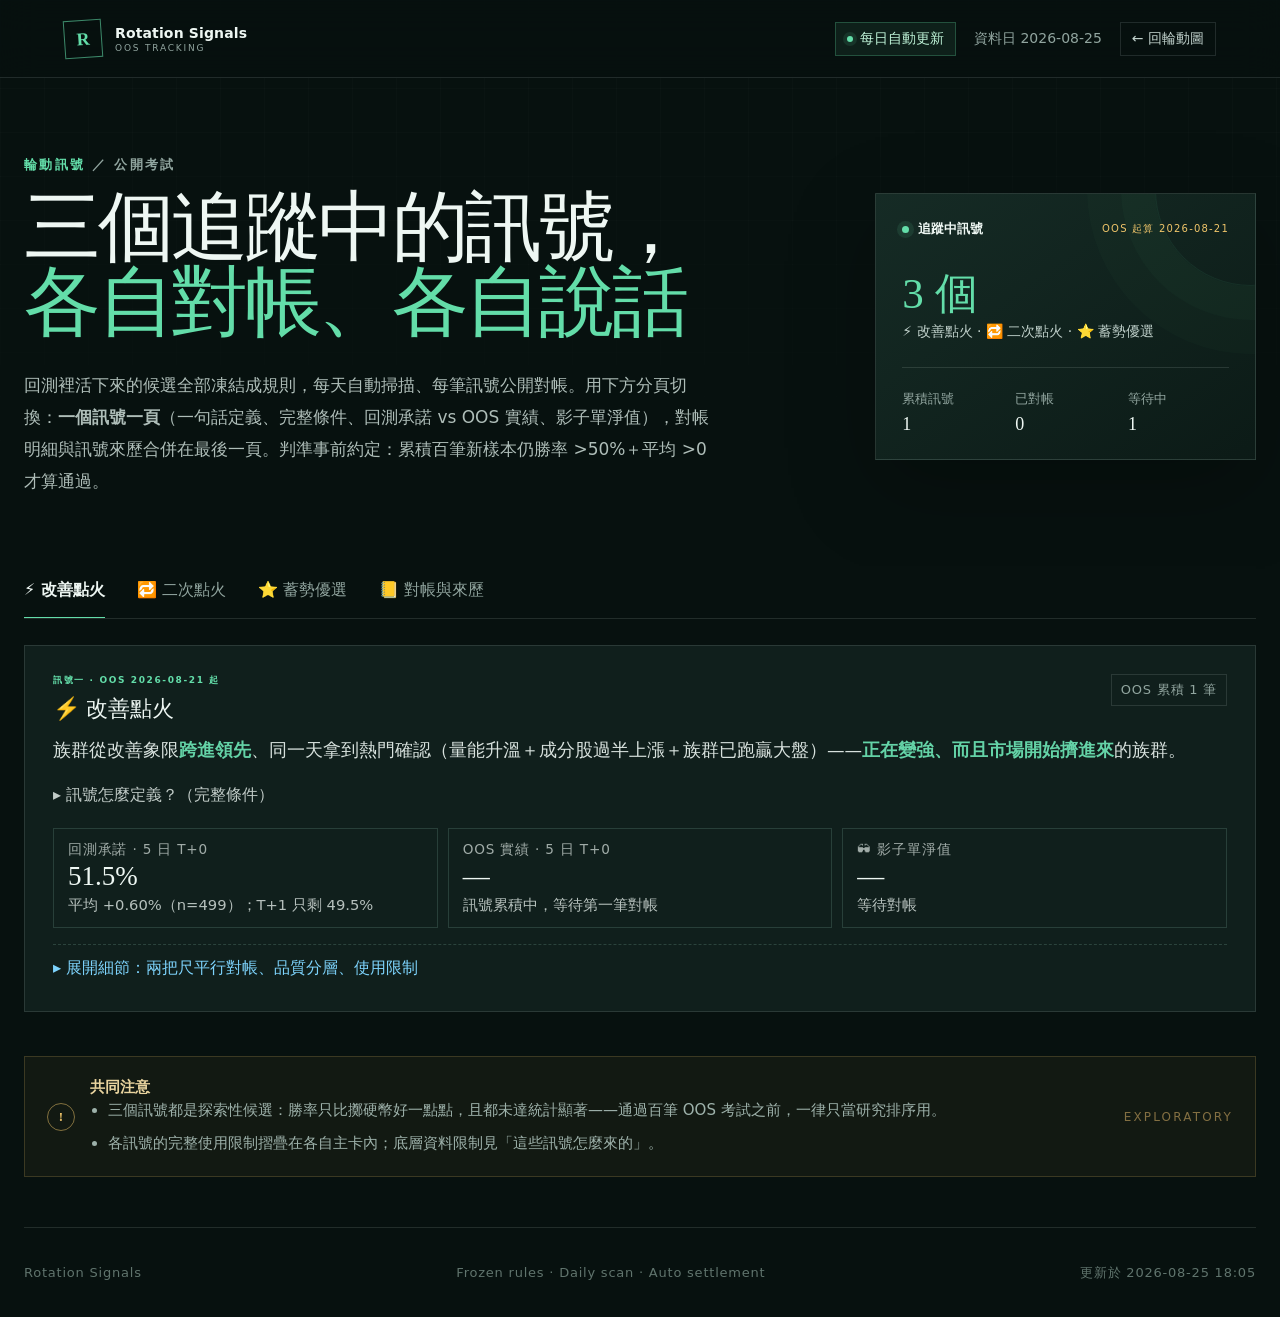
==== commit b6d34f64: "update RRG web + data" ====
--- a/signals.html
+++ b/signals.html
@@ -85,6 +85,13 @@
     .base-grid { display: grid; grid-template-columns: repeat(auto-fit, minmax(240px, 1fr)); gap: 10px; margin-top: 14px; }
     .base-card { border: 1px solid rgba(148, 210, 189, .18); padding: 12px 14px; font-size: 1rem; line-height: 1.7; opacity: .88; }
     .base-card b { display: block; font-size: 1.05rem; margin-bottom: 4px; color: #6ee7b7; opacity: 1; }
+    /* 分頁切換（Boss 不想一直下拉）：三訊號各一頁＋對帳與來歷一頁 */
+    .tab-nav { margin-top: 4px; position: sticky; top: 78px; background: var(--ink); z-index: 10; }
+    .tab-nav button { font-size: 16px; padding-top: 14px; }
+    .tab-pane { display: none; padding: 26px 0 44px; }
+    .tab-pane.show { display: block; }
+    .tab-pane section + section { margin-top: 16px; }
+    @media (max-width: 620px) { .tab-nav { top: 67px; } }
     @media (max-width: 720px) { .sig-table td.members, .sig-table th.members { display: none; } }
   </style>
   <title>輪動訊號追蹤｜台股產業輪動</title>
@@ -112,7 +119,7 @@
         <div class="hero-copy">
           <p class="hero-label">輪動訊號 <span>／ 公開考試</span></p>
           <h1>三個追蹤中的訊號，<br><em>各自對帳、各自說話</em></h1>
-          <p>回測裡活下來的候選全部凍結成規則，每天自動掃描、每筆訊號公開對帳。這頁一個訊號一張卡：一句話定義、回測當初承諾的數字、新樣本（OOS）的實際成績，還有「真的照做會賺賠多少」的影子單淨值。判準事前約定：累積百筆新樣本仍勝率 &gt;50%＋平均 &gt;0 才算通過。</p>
+          <p>回測裡活下來的候選全部凍結成規則，每天自動掃描、每筆訊號公開對帳。用下方分頁切換：<b>一個訊號一頁</b>（一句話定義、完整條件、回測承諾 vs OOS 實績、影子單淨值），對帳明細與訊號來歷合併在最後一頁。判準事前約定：累積百筆新樣本仍勝率 &gt;50%＋平均 &gt;0 才算通過。</p>
         </div>
         <div class="hero-summary">
           <div class="summary-top"><span class="pulse"></span><b>追蹤中訊號</b><small>OOS 起算 2026-08-21</small></div>
@@ -126,25 +133,34 @@
         </div>
       </section>
 
-      <!-- ═══ 訊號主卡一：⚡ 改善點火 ═══ -->
+      <!-- ═══ 分頁列：三訊號各一頁＋對帳與來歷 ═══ -->
+      <nav class="tab-nav" id="sigTabs" aria-label="訊號分頁">
+        <button type="button" data-tab="il" class="active">⚡ 改善點火</button>
+        <button type="button" data-tab="wl">🔁 二次點火</button>
+        <button type="button" data-tab="combo">⭐ 蓄勢優選</button>
+        <button type="button" data-tab="ledger">📒 對帳與來歷</button>
+      </nav>
+
+      <!-- ═══ 分頁一：⚡ 改善點火 ═══ -->
+      <div class="tab-pane show" data-pane="il">
       <section class="split-grid">
         <article class="panel" style="grid-column: 1 / -1;" id="cardIl">
           <div class="panel-heading">
             <div><p class="eyebrow">訊號一 · OOS 2026-08-21 起</p><h2>⚡ 改善點火</h2></div>
             <span class="small-chip" id="ilCount">—</span>
           </div>
-          <p class="sig-def">族群在改善象限蓄勢後<b>跨進領先</b>、同一天拿到熱門確認（量能升溫＋成分股過半上漲＋族群已跑贏大盤）——<b>正在變強、而且市場開始擠進來</b>的族群。</p>
+          <p class="sig-def">族群從改善象限<b>跨進領先</b>、同一天拿到熱門確認（量能升溫＋成分股過半上漲＋族群已跑贏大盤）——<b>正在變強、而且市場開始擠進來</b>的族群。</p>
+          <details class="fold-note">
+            <summary>訊號怎麼定義？（完整條件）</summary>
+            <p>族群「同一天」滿足三件事就亮訊號：① 相對加權指數的 RRG 強度從「改善中」跨進「領先」；② 量能升溫＝近 5 日均成交額比近月均量高一成以上（&gt;1.1 倍）；③ 熱度確認＝族群裡至少一半成分股近 20 日上漲、且族群近 20 日已跑贏大盤。②＋③ 就是主頁的「熱門確認」。卡上的蓄勢／追高／重觸發標籤是事後分層記錄，<b>不是</b>亮訊號的門檻。主判準（凍結）＝訊號日收盤起算 5 個交易日 T+0、族群報酬 vs 全市場等權平均；T+1（隔天才進場）與 10／20 日視窗平行對帳、永不混成一個數字。</p>
+          </details>
           <div class="tier-grid">
             <div class="tier-card"><small>回測承諾 · 5 日 T+0</small><strong>51.5%</strong><span>平均 +0.60%（n=499）；T+1 只剩 49.5%</span></div>
             <div class="tier-card"><small>OOS 實績 · 5 日 T+0</small><strong id="statWin">—</strong><span id="ilOosSub">等待對帳</span></div>
             <div class="tier-card"><small>🕶 影子單淨值</small><strong id="ilShadowWin">—</strong><span id="ilShadowSub">等待對帳</span></div>
           </div>
           <details class="sig-more">
-            <summary>展開細節：兩把尺平行對帳、品質分層、定義與限制</summary>
-            <details class="fold-note">
-              <summary>訊號怎麼定義？（完整條件）</summary>
-              <p>族群「同一天」滿足三件事就亮訊號：① 相對加權指數的強度從「改善中」跨進「領先」；② 近 5 日均成交額比近月高一成以上；③ 族群裡至少一半成分股近月上漲、且族群近月已跑贏大盤。②＋③ 就是主頁的「熱門確認」。主判準（凍結）＝訊號日收盤起算 5 個交易日、族群報酬 vs 全市場等權平均；T+1（隔天進場）與 10／20 日視窗平行對帳、永不混成一個數字。</p>
-            </details>
+            <summary>展開細節：兩把尺平行對帳、品質分層、使用限制</summary>
             <h3 class="bench-title">成績打分：vs <b>等權市場</b>（主判準用的尺）</h3>
             <div class="table-wrap">
               <table class="ptable" aria-label="平行對帳統計（vs 等權市場）">
@@ -184,7 +200,10 @@
         </article>
       </section>
 
-      <!-- ═══ 訊號主卡二：🔁 二次點火 ═══ -->
+      </div>
+
+      <!-- ═══ 分頁二：🔁 二次點火 ═══ -->
+      <div class="tab-pane" data-pane="wl">
       <section class="split-grid">
         <article class="panel" style="grid-column: 1 / -1;" id="cardWl">
           <div class="panel-heading">
@@ -192,10 +211,14 @@
             <span class="small-chip" id="wlCount">—</span>
           </div>
           <p class="sig-def">曾經領先的族群動能歇腳幾天（退到轉弱區）、<b>再次跨回領先</b>＋同一套熱門確認——<b>輪動還在進行、短暫休息後再點火</b>的族群。與改善點火分開計分、永不混算。</p>
+          <details class="fold-note">
+            <summary>訊號怎麼定義？（完整條件）</summary>
+            <p>族群「同一天」滿足三件事就亮訊號：① 相對加權指數的 RRG 強度從「轉弱」跨回「領先」（曾領先→動能歇腳退到轉弱區→再點火，中間沒經過改善象限）；② 量能升溫＝近 5 日均成交額比近月均量高一成以上（&gt;1.1 倍）；③ 熱度確認＝族群裡至少一半成分股近 20 日上漲、且族群近 20 日已跑贏大盤。②＋③ 與改善點火用的是<b>同一套</b>「熱門確認」。「歇腳 N 日」＝跨線前在轉弱區停留的交易日數，純記錄、不設門檻。主統計（凍結）＝訊號日收盤起算 5 個交易日 T+0、族群報酬 vs 全市場等權平均；T+1 與 10／20 日視窗平行對帳，與改善點火分開計分、永不混算。</p>
+          </details>
           <div class="tier-grid" id="wlCards"></div>
           <div class="chart-note"><span></span><span id="wlNote">二次點火考試起跑，等待第一筆訊號。</span></div>
           <details class="sig-more">
-            <summary>展開細節：兩把尺平行對帳、這個訊號怎麼來的、定義與限制</summary>
+            <summary>展開細節：兩把尺平行對帳、來歷、使用限制</summary>
             <h3 class="bench-title">成績打分：vs <b>等權市場</b>（主判準用的尺）</h3>
             <div class="table-wrap">
               <table class="ptable" aria-label="二次點火平行對帳統計（vs 等權市場）">
@@ -232,7 +255,10 @@
         </article>
       </section>
 
-      <!-- ═══ 訊號主卡三：⭐ 蓄勢優選 ═══ -->
+      </div>
+
+      <!-- ═══ 分頁三：⭐ 蓄勢優選 ═══ -->
+      <div class="tab-pane" data-pane="combo">
       <section class="split-grid">
         <article class="panel" style="grid-column: 1 / -1;" id="cardCombo">
           <div class="panel-heading">
@@ -240,10 +266,14 @@
             <span class="small-chip" id="comboCount">—</span>
           </div>
           <p class="sig-def">改善點火裡的精選層：跨線前已在改善區<b>蓄勢 ≥4 個交易日</b>、且廣度 5 日斜率 ≤0.10（<b>沒人在追高</b>）。兩個條件經交叉驗證近乎獨立——蹲得夠久、又還沒被搶上車的那批。</p>
+          <details class="fold-note">
+            <summary>訊號怎麼定義？（完整條件）</summary>
+            <p>不是獨立訊號，是<b>改善點火的精選層</b>：改善點火三條件（①跨進領先＋②量能升溫＋③熱度確認）全數成立，再同時滿足兩個分層條件——④ 蓄勢確認＝跨線前已在改善區連續蓄勢 ≥4 個交易日；⑤ 無追高＝廣度 5 日斜率有值且 ≤0.10（成分股上漲家數還沒被搶著推高）。對帳明細裡標 ⭐ 的那些筆就是它，不另外重複計入訊號總數。主口徑（凍結）＝5 日 T+0、族群報酬 vs 全市場等權平均；回測參考只留存 T+1 5 日那格（60.3%／+1.30%、n=73），其餘視窗無回測數字、只看 OOS 累積。</p>
+          </details>
           <div class="tier-grid" id="comboCards"></div>
           <div class="chart-note"><span></span><span id="comboNote">蓄勢優選不是獨立事件、是改善點火的分層：對帳明細裡標 ⭐ 的那些筆。</span></div>
           <details class="sig-more">
-            <summary>展開細節：兩把尺平行對帳、定義與限制</summary>
+            <summary>展開細節：兩把尺平行對帳、條件來歷、使用限制</summary>
             <h3 class="bench-title">成績打分：vs <b>等權市場</b>（主判準用的尺）</h3>
             <div class="table-wrap">
               <table class="ptable" aria-label="蓄勢優選平行對帳統計（vs 等權市場）">
@@ -279,7 +309,10 @@
         </article>
       </section>
 
-      <!-- ═══ 🕶 影子單規則（兩訊號共用） ═══ -->
+      </div>
+
+      <!-- ═══ 分頁四：📒 對帳與來歷（影子單規則＋對帳明細＋訊號來歷） ═══ -->
+      <div class="tab-pane" data-pane="ledger">
       <section class="split-grid">
         <article class="panel" style="grid-column: 1 / -1;">
           <div class="panel-heading">
@@ -354,6 +387,7 @@
           </details>
         </article>
       </section>
+      </div>
 
       <section class="data-warning">
         <span class="warning-icon">!</span>
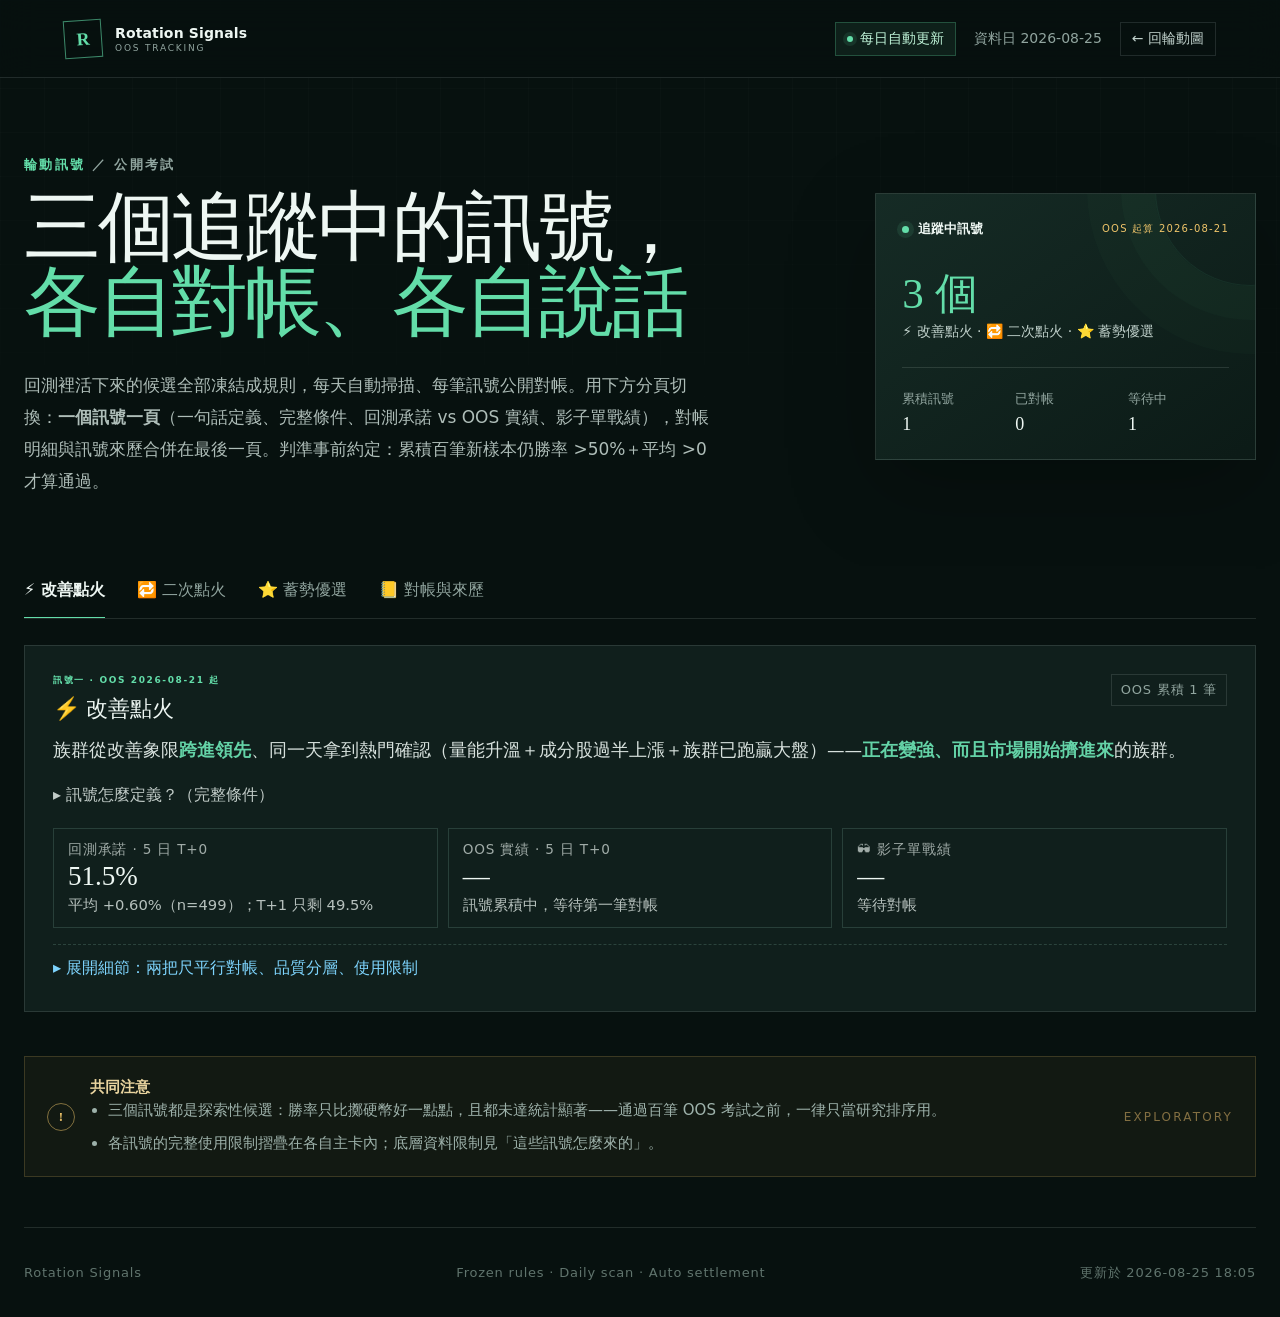
==== commit a5ab7063: "update RRG web + data" ====
--- a/signals.html
+++ b/signals.html
@@ -4,7 +4,7 @@
   <meta charset="utf-8">
   <meta name="viewport" content="width=device-width,initial-scale=1,viewport-fit=cover">
   <meta name="theme-color" content="#07110f">
-  <meta name="description" content="輪動訊號 OOS 追蹤：改善點火／二次點火／蓄勢優選三個訊號各自對帳，回測承諾 vs 新樣本實績＋影子單淨值公開">
+  <meta name="description" content="輪動訊號 OOS 追蹤：改善點火／二次點火／蓄勢優選三個訊號各自對帳，回測承諾 vs 新樣本實績＋影子單戰績公開">
   <link rel="manifest" href="manifest.json">
   <link rel="icon" href="icons/icon-192.png">
   <link rel="stylesheet" href="signals.css">
@@ -119,7 +119,7 @@
         <div class="hero-copy">
           <p class="hero-label">輪動訊號 <span>／ 公開考試</span></p>
           <h1>三個追蹤中的訊號，<br><em>各自對帳、各自說話</em></h1>
-          <p>回測裡活下來的候選全部凍結成規則，每天自動掃描、每筆訊號公開對帳。用下方分頁切換：<b>一個訊號一頁</b>（一句話定義、完整條件、回測承諾 vs OOS 實績、影子單淨值），對帳明細與訊號來歷合併在最後一頁。判準事前約定：累積百筆新樣本仍勝率 &gt;50%＋平均 &gt;0 才算通過。</p>
+          <p>回測裡活下來的候選全部凍結成規則，每天自動掃描、每筆訊號公開對帳。用下方分頁切換：<b>一個訊號一頁</b>（一句話定義、完整條件、回測承諾 vs OOS 實績、影子單戰績），對帳明細與訊號來歷合併在最後一頁。判準事前約定：累積百筆新樣本仍勝率 &gt;50%＋平均 &gt;0 才算通過。</p>
         </div>
         <div class="hero-summary">
           <div class="summary-top"><span class="pulse"></span><b>追蹤中訊號</b><small>OOS 起算 2026-08-21</small></div>
@@ -157,7 +157,7 @@
           <div class="tier-grid">
             <div class="tier-card"><small>回測承諾 · 5 日 T+0</small><strong>51.5%</strong><span>平均 +0.60%（n=499）；T+1 只剩 49.5%</span></div>
             <div class="tier-card"><small>OOS 實績 · 5 日 T+0</small><strong id="statWin">—</strong><span id="ilOosSub">等待對帳</span></div>
-            <div class="tier-card"><small>🕶 影子單淨值</small><strong id="ilShadowWin">—</strong><span id="ilShadowSub">等待對帳</span></div>
+            <div class="tier-card"><small>🕶 影子單戰績</small><strong id="ilShadowWin">—</strong><span id="ilShadowSub">等待對帳</span></div>
           </div>
           <details class="sig-more">
             <summary>展開細節：兩把尺平行對帳、品質分層、使用限制</summary>
@@ -302,7 +302,7 @@
               <ul class="limitations-list">
                 <li>回測 n=73＝樣本薄；2025 年 47.1% 跌破 50%，跨年不一致。</li>
                 <li>條件是從 26 個桶的分層測試選出來的，選擇效應風險高。</li>
-                <li>沒有獨立影子單：它是改善點火的子集合，不另外模擬。</li>
+                <li>影子單戰績非獨立開單：直接取改善點火影子單裡標 ⭐ 的那些筆分組統計，不重複模擬、不另計成本。</li>
               </ul>
             </details>
           </details>
@@ -319,8 +319,8 @@
             <div><p class="eyebrow">可執行版對帳 · 2026-08-25 起</p><h2>🕶 影子單</h2></div>
             <span class="small-chip">零風險模擬 · 非買進建議</span>
           </div>
-          <p class="bench-note">考卷答的是「訊號有沒有資訊」（族群指數的<b>相對超額</b>）；影子單答的是另一個問題——「<b>真的照訊號進場，扣掉成本會賺賠多少</b>」。回測已攤牌：二次點火平均毛超額 +0.35%／筆，比台股一趟來回成本（約 0.4~0.5%）還小，數學上先輸在起跑線；影子單就是把這筆帳每天自動記給你看。注意這是<b>絕對報酬</b>口徑（會跟著大盤方向走），跟上面的相對超額是兩把尺、不能互比。累積 20~30 筆後淨值仍為正，再談真金小額也不遲。</p>
-          <div class="chart-note"><span></span><span id="shadowNote">規則：訊號隔天（T+1）收盤模擬買進族群成交額前 3 大主角、持 5 個交易日機械出場，毛報酬扣來回成本 0.45%＝淨損益；不補歷史。兩訊號的淨值各自顯示在上方主卡。</span></div>
+          <p class="bench-note">考卷答的是「訊號有沒有資訊」（族群指數的<b>相對超額</b>）；影子單答的是另一個問題——「<b>真的照訊號進場，扣掉成本會賺賠多少</b>」。回測已攤牌：二次點火平均毛超額 +0.35%／筆，比台股一趟來回成本（約 0.4~0.5%）還小，數學上先輸在起跑線；影子單就是把這筆帳每天自動記給你看。注意這是<b>絕對報酬</b>口徑（會跟著大盤方向走），跟上面的相對超額是兩把尺、不能互比。累積 20~30 筆後平均淨損益仍為正，再談真金小額也不遲。</p>
+          <div class="chart-note"><span></span><span id="shadowNote">規則：訊號隔天（T+1）收盤模擬買進族群成交額前 3 大主角、持 5 個交易日機械出場，毛報酬扣來回成本 0.45%＝淨損益；不補歷史。影子單戰績各自顯示在各訊號分頁的主卡。</span></div>
         </article>
       </section>
 
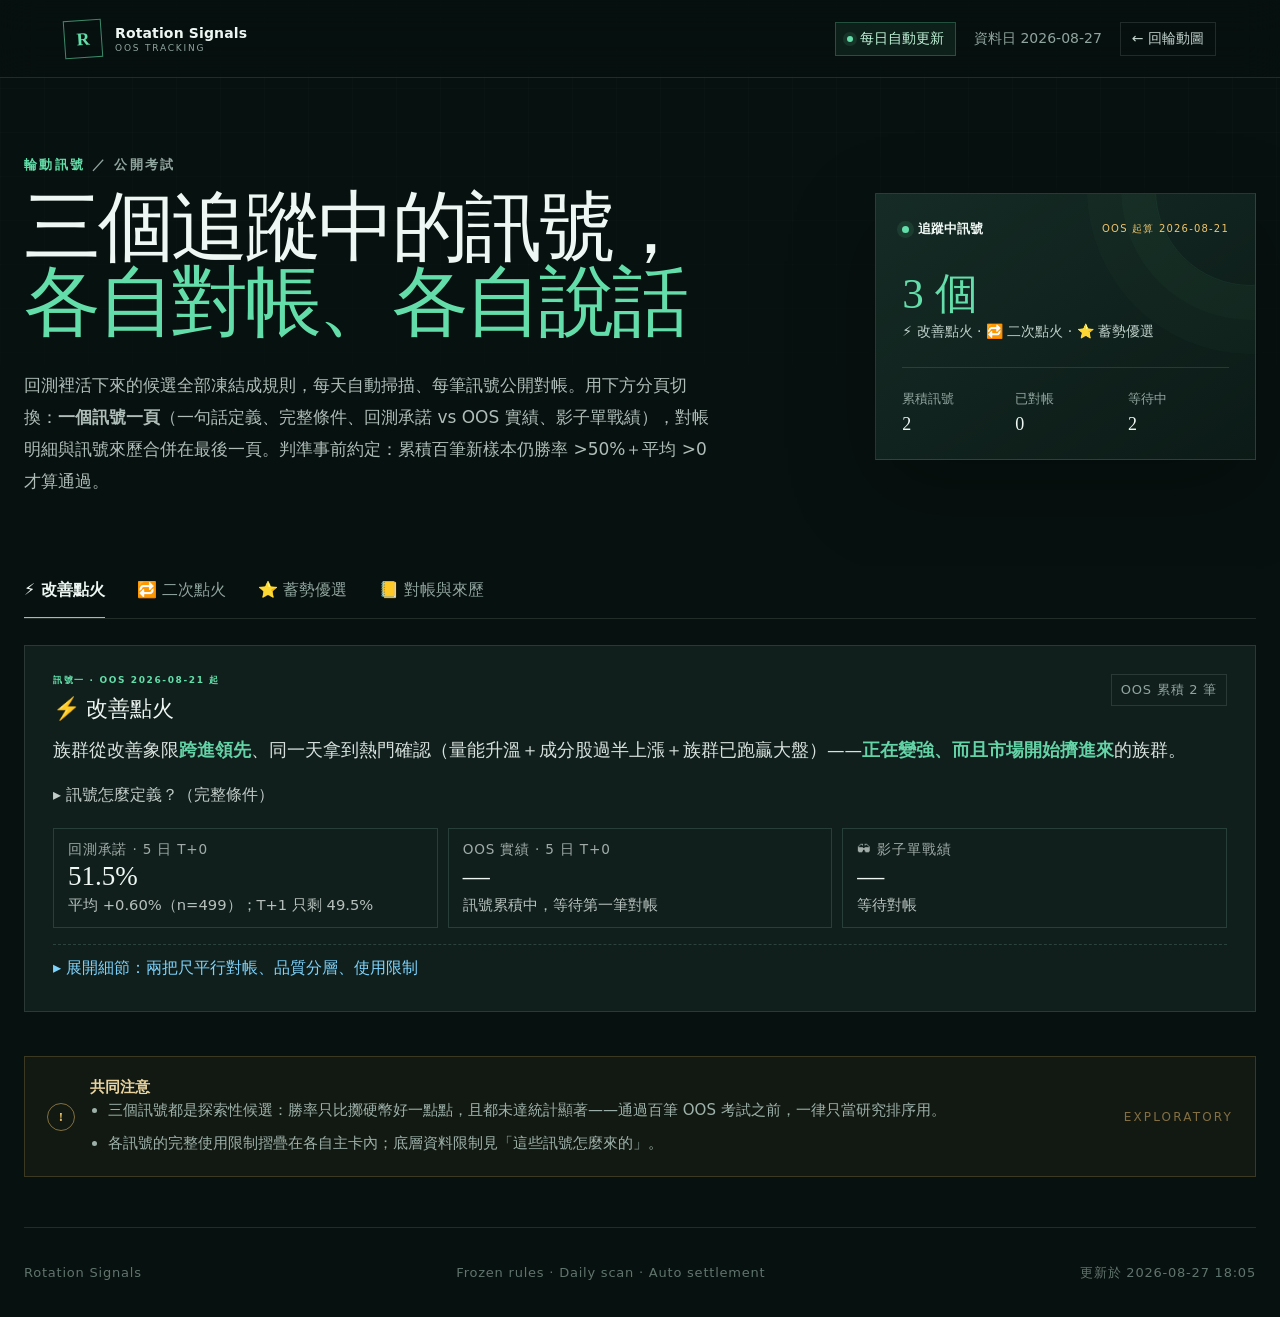
==== commit 001cc704: "update RRG web + data" ====
--- a/signals.html
+++ b/signals.html
@@ -152,7 +152,7 @@
           <p class="sig-def">族群從改善象限<b>跨進領先</b>、同一天拿到熱門確認（量能升溫＋成分股過半上漲＋族群已跑贏大盤）——<b>正在變強、而且市場開始擠進來</b>的族群。</p>
           <details class="fold-note">
             <summary>訊號怎麼定義？（完整條件）</summary>
-            <p>族群「同一天」滿足三件事就亮訊號：① 相對加權指數的 RRG 強度從「改善中」跨進「領先」；② 量能升溫＝近 5 日均成交額比近月均量高一成以上（&gt;1.1 倍）；③ 熱度確認＝族群裡至少一半成分股近 20 日上漲、且族群近 20 日已跑贏大盤。②＋③ 就是主頁的「熱門確認」。卡上的蓄勢／追高／重觸發標籤是事後分層記錄，<b>不是</b>亮訊號的門檻。主判準（凍結）＝訊號日收盤起算 5 個交易日 T+0、族群報酬 vs 全市場等權平均；T+1（隔天才進場）與 10／20 日視窗平行對帳、永不混成一個數字。</p>
+            <p>族群「同一天」滿足三件事就亮訊號：① 相對加權指數的 RRG 強度從「改善中」跨進「領先」；② 量能升溫＝近 5 日均成交額比近月均量高一成以上（&gt;1.1 倍）；③ 熱度確認＝族群裡至少一半成分股近 20 日上漲、且族群近 20 日已跑贏大盤。②＋③ 就是主頁的「熱門確認」。卡上的蓄勢／追高／重觸發標籤是事後分層記錄，<b>不是</b>亮訊號的門檻。主判準（凍結）＝訊號日收盤起算 5 個交易日 T+0、族群報酬 vs 全市場等權平均；T+1（隔天才進場）與 10／20 日視窗平行對帳、永不混成一個數字。另外注意：跨線判定用的族群指數是<b>全成分等權</b>（回測凍結、也是唯一驗出優勢的作法）；主頁輪動圖畫的是成交額前 8 大加權指數，兩邊象限可能不同步——圖上看起來還沒跨線但訊號亮了（或反過來）都正常，以這裡的帳本為準。</p>
           </details>
           <div class="tier-grid">
             <div class="tier-card"><small>回測承諾 · 5 日 T+0</small><strong>51.5%</strong><span>平均 +0.60%（n=499）；T+1 只剩 49.5%</span></div>
@@ -170,7 +170,7 @@
                 <tbody id="parallelRows"></tbody>
               </table>
             </div>
-            <div class="chart-note"><span></span>回測參考＝2023-08～2026-08 in-sample 成績（勝率／平均超額），只當對照、不混入 OOS 統計。10 日 T+1 是回測唯一 ≥50% 的 T+1 視窗（50.2%），但跨年不穩（2025 僅 42.8%）。</div>
+            <div class="chart-note"><span></span>回測參考＝2023-08～2026-08 in-sample 凍結快照（勝率／平均超額），永不隨新資料變動（與每月重跑的地基結論不同）、只當對照不混入 OOS 統計。10 日 T+1 是回測唯一 ≥50% 的 T+1 視窗（50.2%），但跨年不穩（2025 僅 42.8%）。</div>
             <h3 class="bench-title">換一把尺：成績改 vs <b>加權指數 ^TWII</b>（平行參考，不做判準）</h3>
             <details class="fold-note">
               <summary>為什麼要兩把尺？（口徑論述）</summary>
@@ -213,7 +213,7 @@
           <p class="sig-def">曾經領先的族群動能歇腳幾天（退到轉弱區）、<b>再次跨回領先</b>＋同一套熱門確認——<b>輪動還在進行、短暫休息後再點火</b>的族群。與改善點火分開計分、永不混算。</p>
           <details class="fold-note">
             <summary>訊號怎麼定義？（完整條件）</summary>
-            <p>族群「同一天」滿足三件事就亮訊號：① 相對加權指數的 RRG 強度從「轉弱」跨回「領先」（曾領先→動能歇腳退到轉弱區→再點火，中間沒經過改善象限）；② 量能升溫＝近 5 日均成交額比近月均量高一成以上（&gt;1.1 倍）；③ 熱度確認＝族群裡至少一半成分股近 20 日上漲、且族群近 20 日已跑贏大盤。②＋③ 與改善點火用的是<b>同一套</b>「熱門確認」。「歇腳 N 日」＝跨線前在轉弱區停留的交易日數，純記錄、不設門檻。主統計（凍結）＝訊號日收盤起算 5 個交易日 T+0、族群報酬 vs 全市場等權平均；T+1 與 10／20 日視窗平行對帳，與改善點火分開計分、永不混算。</p>
+            <p>族群「同一天」滿足三件事就亮訊號：① 相對加權指數的 RRG 強度從「轉弱」跨回「領先」（曾領先→動能歇腳退到轉弱區→再點火，中間沒經過改善象限）；② 量能升溫＝近 5 日均成交額比近月均量高一成以上（&gt;1.1 倍）；③ 熱度確認＝族群裡至少一半成分股近 20 日上漲、且族群近 20 日已跑贏大盤。②＋③ 與改善點火用的是<b>同一套</b>「熱門確認」。「歇腳 N 日」＝跨線前在轉弱區停留的交易日數，純記錄、不設門檻。主統計（凍結）＝訊號日收盤起算 5 個交易日 T+0、族群報酬 vs 全市場等權平均；T+1 與 10／20 日視窗平行對帳，與改善點火分開計分、永不混算。跨線判定的族群指數口徑同改善點火＝<b>全成分等權</b>，與主頁圖（成交額前 8 大加權）象限可能不同步，以帳本為準。另外，二次點火跨的是<b>動能橫線</b>（動能翻回 100 以上）、不是 RS 直線——訊號日 RS 值離 100 較遠是正常的。</p>
           </details>
           <div class="tier-grid" id="wlCards"></div>
           <div class="chart-note"><span></span><span id="wlNote">二次點火考試起跑，等待第一筆訊號。</span></div>
@@ -237,7 +237,7 @@
                 <tbody id="parallelWlTwiiRows"></tbody>
               </table>
             </div>
-            <div class="chart-note"><span></span>兩把尺原則同改善點火（等權＝主判準、加權＝平行參考，永不混算）。回測參考「—（未回測）」＝路徑探查只用等權尺打過分，加權尺這格沒有 in-sample 數字、只看 OOS 累積。</div>
+            <div class="chart-note"><span></span>兩把尺原則同改善點火（等權＝主判準、加權＝平行參考，永不混算）。回測參考＝2023-08～2026-08 in-sample 凍結快照，永不隨新資料變動（與每月重跑的地基結論不同）；加權尺六格 2026-08-25 以凍結事件明細補算（n=744）——換這把尺全視窗貼平或跌破 50%，二次點火的優勢也只對「等權市場」這把尺存在。</div>
             <details class="fold-note" open>
               <summary>來歷：路徑分解的意外發現</summary>
               <p>起點是 Boss 看圖的觀察：「很多熱門確認是從落後或轉弱<b>直接</b>轉進領先，沒經過改善」。回測驗證屬實——熱門確認的進領先事件裡，<b>53% 走「轉弱→領先」</b>（曾領先→動能歇腳幾天→再點火），改善點火抓的「改善→領先」路徑只涵蓋 36%。而「轉弱→領先＋熱門確認」本身：T+1 5 日勝率 52.8%／平均 +0.35%（n=744），跨年 49.4／53.0／57.0——<b>整條研究線第一個 2025 年也站上 50% 的格子</b>。明細表中 <b>🔁 二次點火</b> 就是這類訊號；「歇腳 N 日」＝跨線前在轉弱區停留天數（純記錄）。</p>
@@ -268,7 +268,7 @@
           <p class="sig-def">改善點火裡的精選層：跨線前已在改善區<b>蓄勢 ≥4 個交易日</b>、且廣度 5 日斜率 ≤0.10（<b>沒人在追高</b>）。兩個條件經交叉驗證近乎獨立——蹲得夠久、又還沒被搶上車的那批。</p>
           <details class="fold-note">
             <summary>訊號怎麼定義？（完整條件）</summary>
-            <p>不是獨立訊號，是<b>改善點火的精選層</b>：改善點火三條件（①跨進領先＋②量能升溫＋③熱度確認）全數成立，再同時滿足兩個分層條件——④ 蓄勢確認＝跨線前已在改善區連續蓄勢 ≥4 個交易日；⑤ 無追高＝廣度 5 日斜率有值且 ≤0.10（成分股上漲家數還沒被搶著推高）。對帳明細裡標 ⭐ 的那些筆就是它，不另外重複計入訊號總數。主口徑（凍結）＝5 日 T+0、族群報酬 vs 全市場等權平均；回測參考只留存 T+1 5 日那格（60.3%／+1.30%、n=73），其餘視窗無回測數字、只看 OOS 累積。</p>
+            <p>不是獨立訊號，是<b>改善點火的精選層</b>：改善點火三條件（①跨進領先＋②量能升溫＋③熱度確認）全數成立，再同時滿足兩個分層條件——④ 蓄勢確認＝跨線前已在改善區連續蓄勢 ≥4 個交易日；⑤ 無追高＝廣度 5 日斜率有值且 ≤0.10（成分股上漲家數還沒被搶著推高）。對帳明細裡標 ⭐ 的那些筆就是它，不另外重複計入訊號總數。主口徑（凍結）＝5 日 T+0、族群報酬 vs 全市場等權平均；回測參考六視窗已用凍結事件明細補齊（宣告格＝T+1 5 日 60.3%／+1.30%、n=73），OOS 對帳照常累積。</p>
           </details>
           <div class="tier-grid" id="comboCards"></div>
           <div class="chart-note"><span></span><span id="comboNote">蓄勢優選不是獨立事件、是改善點火的分層：對帳明細裡標 ⭐ 的那些筆。</span></div>
@@ -292,7 +292,7 @@
                 <tbody id="parallelComboTwiiRows"></tbody>
               </table>
             </div>
-            <div class="chart-note"><span></span>兩把尺原則同改善點火。回測參考只留存 T+1 5 日那格（分層測試的宣告格），其餘視窗「—（未回測）」＝只看 OOS 累積。</div>
+            <div class="chart-note"><span></span>兩把尺原則同改善點火。回測參考＝2023-08～2026-08 in-sample 凍結快照，永不隨新資料變動（與每月重跑的地基結論不同）；六視窗 2026-08-25 以凍結事件明細補齊（n=73 樣本薄，補算前先復現宣告格 T+1 5 日 60.3%／+1.30% 通過才落表），宣告格以外的視窗僅供對照、攤牌仍看 OOS。</div>
             <details class="fold-note">
               <summary>兩個條件怎麼來的？</summary>
               <p>「蓄勢確認」＝訊號亮起前已在改善區蓄勢 ≥4 個交易日（回測這桶勝率 54.4%，急跨線只有 47.2%）。「追高警戒」的反向＝廣度 5 日斜率 ≤0.10、大家還沒搶上車（斜率 &gt;0.10 是回測最爛桶 44.4%）。兩者相交＝回測最佳格 60.3%／+1.30%——但只有 73 筆、2025 年 47.1%，樣本薄，正因如此才上 OOS 公開考而不是直接採用。</p>
@@ -311,19 +311,8 @@
 
       </div>
 
-      <!-- ═══ 分頁四：📒 對帳與來歷（影子單規則＋對帳明細＋訊號來歷） ═══ -->
+      <!-- ═══ 分頁四：📒 對帳與來歷（對帳明細＝主角放最上；影子單只是規則說明放後；訊號來歷壓底） ═══ -->
       <div class="tab-pane" data-pane="ledger">
-      <section class="split-grid">
-        <article class="panel" style="grid-column: 1 / -1;">
-          <div class="panel-heading">
-            <div><p class="eyebrow">可執行版對帳 · 2026-08-25 起</p><h2>🕶 影子單</h2></div>
-            <span class="small-chip">零風險模擬 · 非買進建議</span>
-          </div>
-          <p class="bench-note">考卷答的是「訊號有沒有資訊」（族群指數的<b>相對超額</b>）；影子單答的是另一個問題——「<b>真的照訊號進場，扣掉成本會賺賠多少</b>」。回測已攤牌：二次點火平均毛超額 +0.35%／筆，比台股一趟來回成本（約 0.4~0.5%）還小，數學上先輸在起跑線；影子單就是把這筆帳每天自動記給你看。注意這是<b>絕對報酬</b>口徑（會跟著大盤方向走），跟上面的相對超額是兩把尺、不能互比。累積 20~30 筆後平均淨損益仍為正，再談真金小額也不遲。</p>
-          <div class="chart-note"><span></span><span id="shadowNote">規則：訊號隔天（T+1）收盤模擬買進族群成交額前 3 大主角、持 5 個交易日機械出場，毛報酬扣來回成本 0.45%＝淨損益；不補歷史。影子單戰績各自顯示在各訊號分頁的主卡。</span></div>
-        </article>
-      </section>
-
       <!-- ═══ 對帳明細（全訊號共用一張表） ═══ -->
       <section class="split-grid">
         <article class="panel" style="grid-column: 1 / -1;">
@@ -352,6 +341,18 @@
         </article>
       </section>
 
+      <!-- ═══ 🕶 影子單規則說明（戰績數字在各訊號分頁主卡） ═══ -->
+      <section class="split-grid">
+        <article class="panel" style="grid-column: 1 / -1;">
+          <div class="panel-heading">
+            <div><p class="eyebrow">可執行版對帳 · 2026-08-25 起</p><h2>🕶 影子單</h2></div>
+            <span class="small-chip">零風險模擬 · 非買進建議</span>
+          </div>
+          <p class="bench-note">考卷答的是「訊號有沒有資訊」（族群指數的<b>相對超額</b>）；影子單答的是另一個問題——「<b>真的照訊號進場，扣掉成本會賺賠多少</b>」。回測已攤牌：二次點火平均毛超額 +0.35%／筆，比台股一趟來回成本（約 0.4~0.5%）還小，數學上先輸在起跑線；影子單就是把這筆帳每天自動記給你看。注意這是<b>絕對報酬</b>口徑（會跟著大盤方向走），跟上面明細表的相對超額是兩把尺、不能互比。另一個誠實標註：回測打分買的是<b>族群全部成分股（等權）</b>的理論組合，影子單為了可執行只買<b>前 3 大主角</b>——「主角能不能代表族群」這個代理假設沒經過回測驗證，本身也是這場考試在驗的東西之一。累積 20~30 筆後平均淨損益仍為正，再談真金小額也不遲。</p>
+          <div class="chart-note"><span></span><span id="shadowNote">規則：訊號隔天（T+1）收盤模擬買進族群成交額前 3 大主角、持 5 個交易日機械出場，毛報酬扣來回成本 0.45%＝淨損益；不補歷史。影子單戰績各自顯示在各訊號分頁的主卡。</span></div>
+        </article>
+      </section>
+
       <!-- ═══ 這些訊號怎麼來的（原假設實驗室濃縮） ═══ -->
       <section class="split-grid" id="origins">
         <article class="panel" style="grid-column: 1 / -1;">
